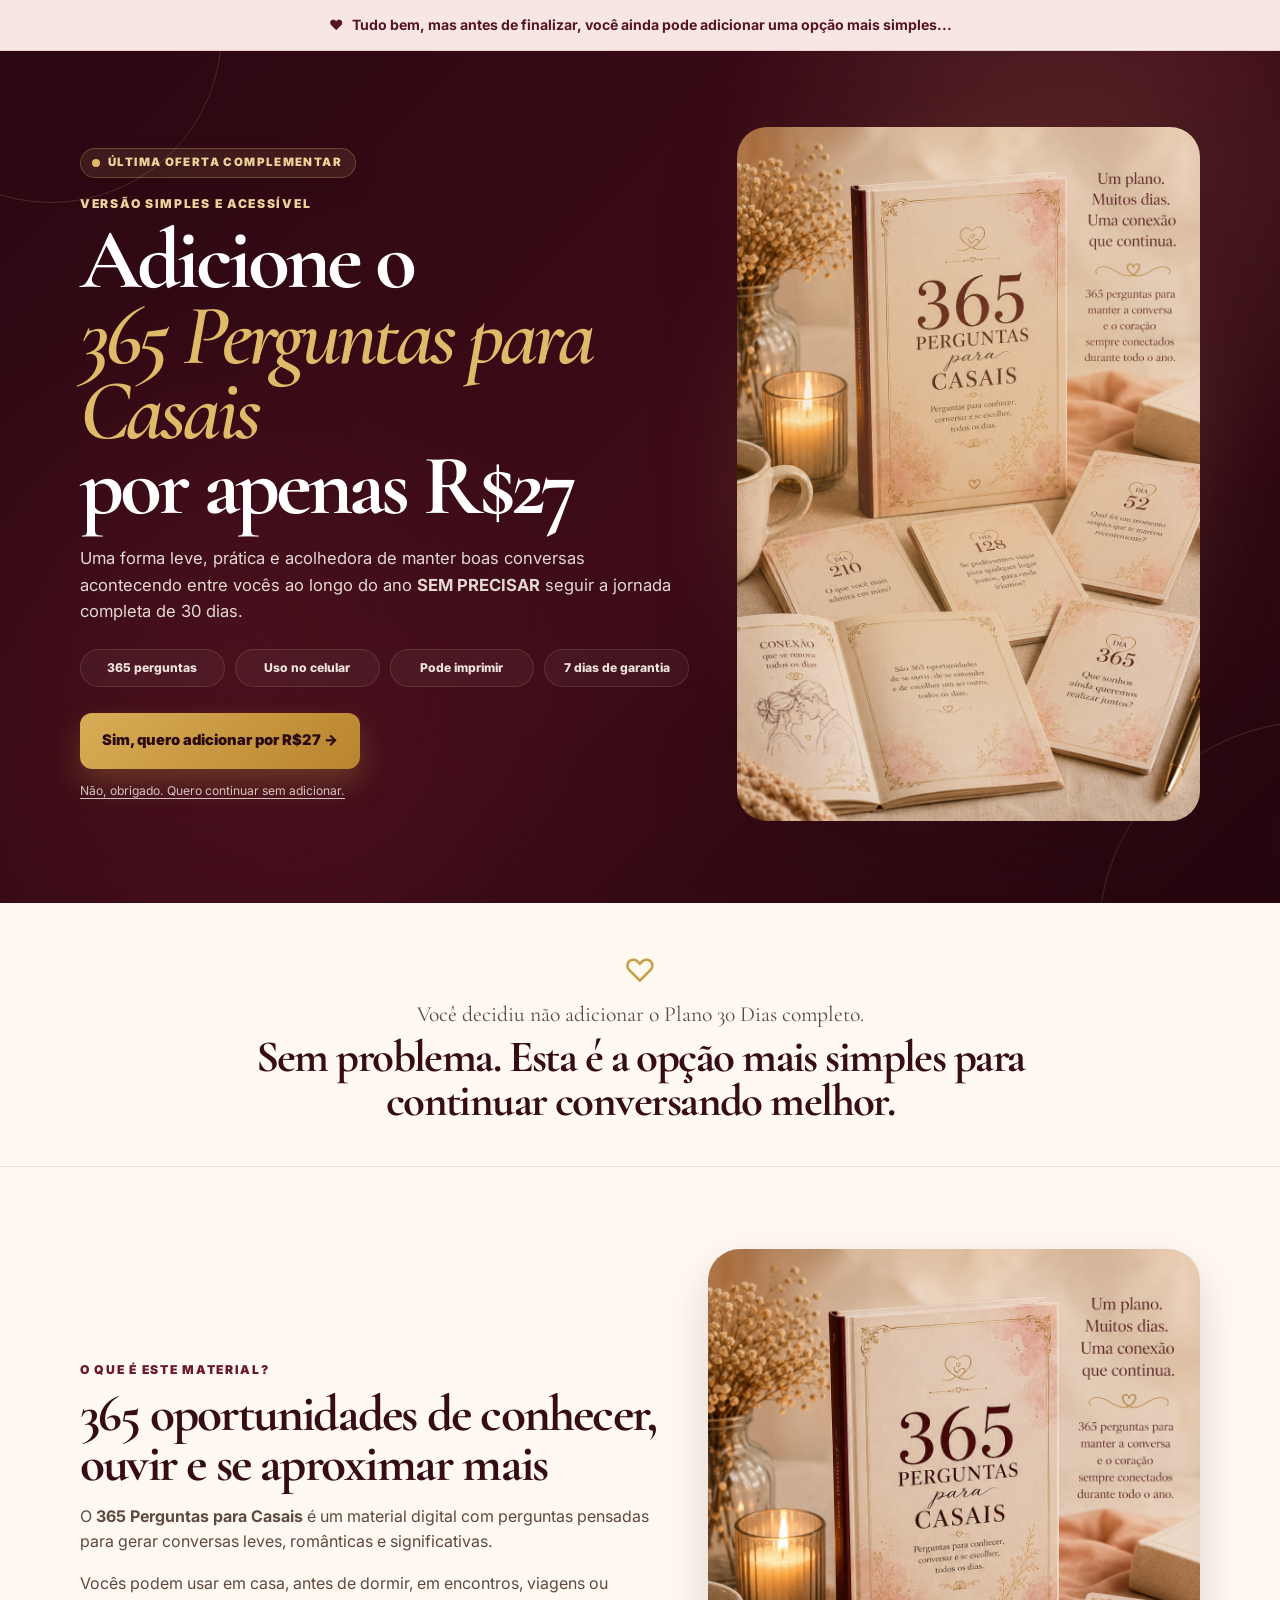
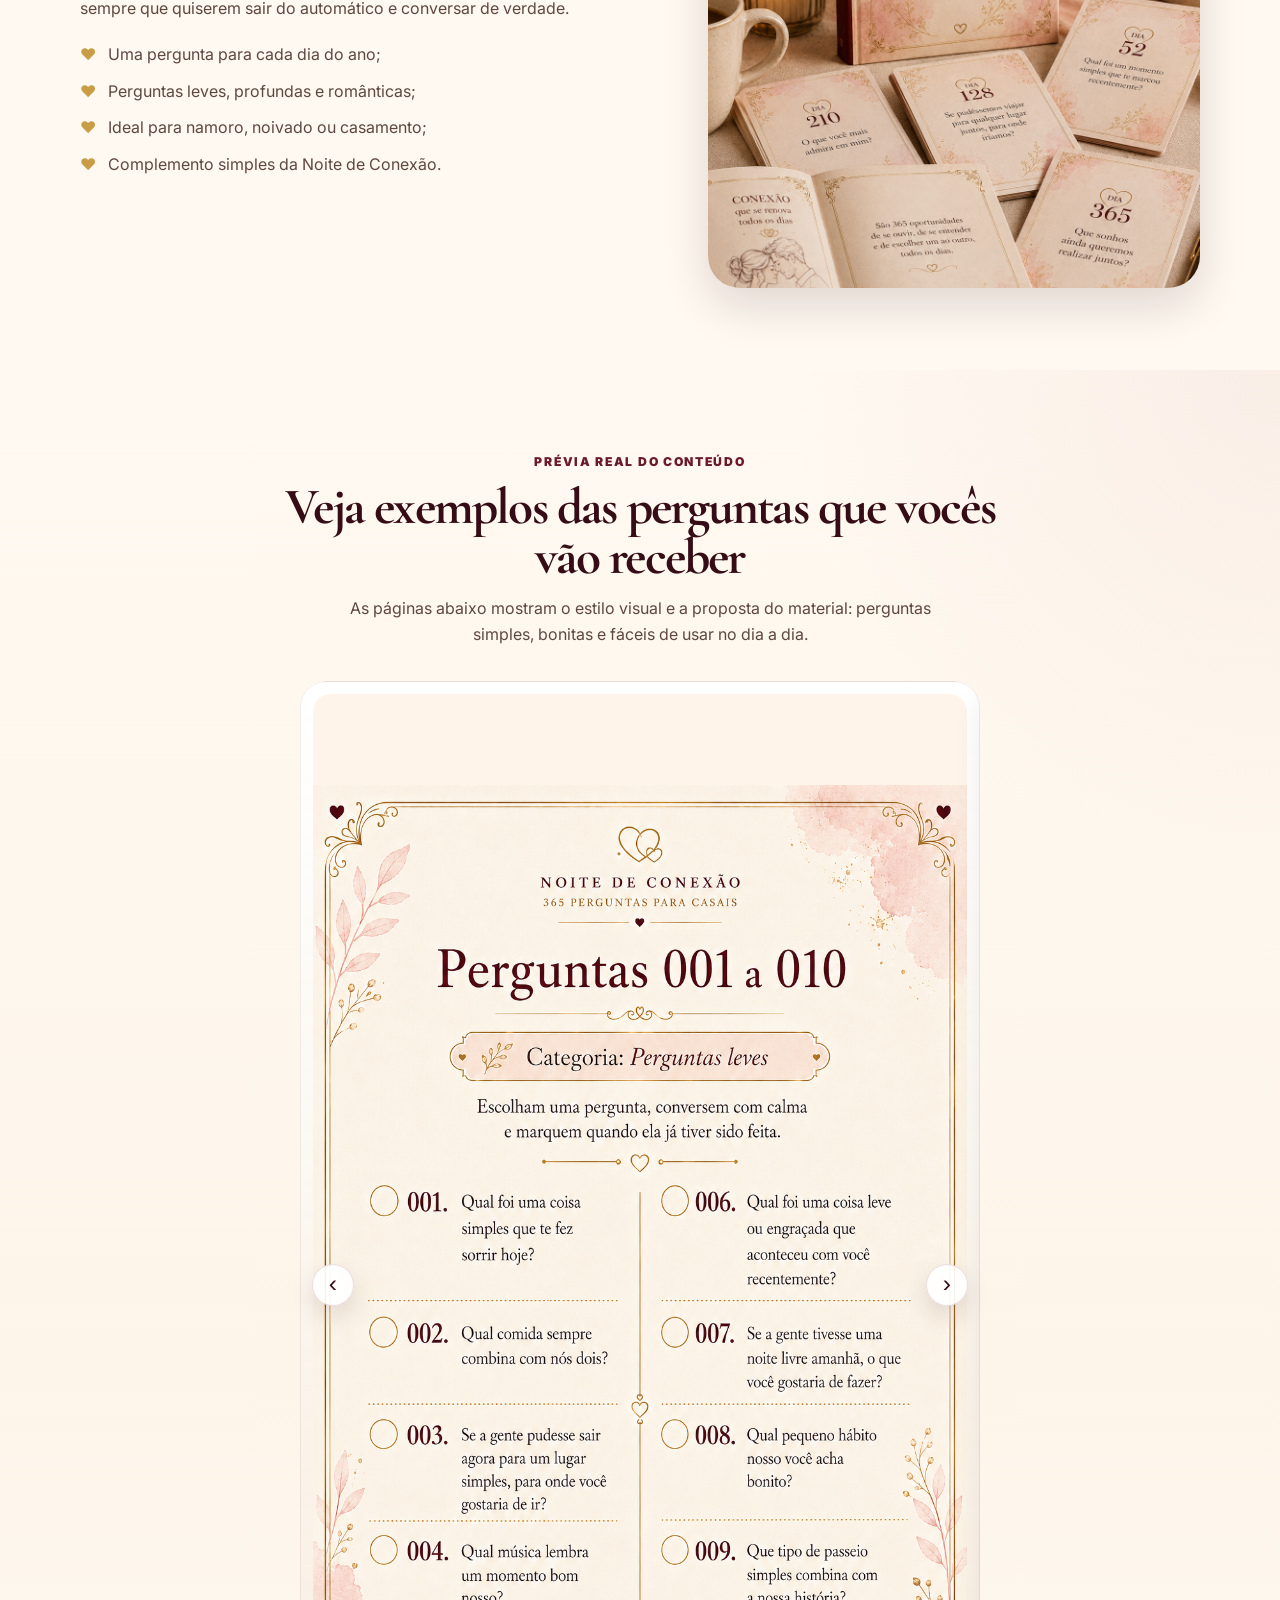
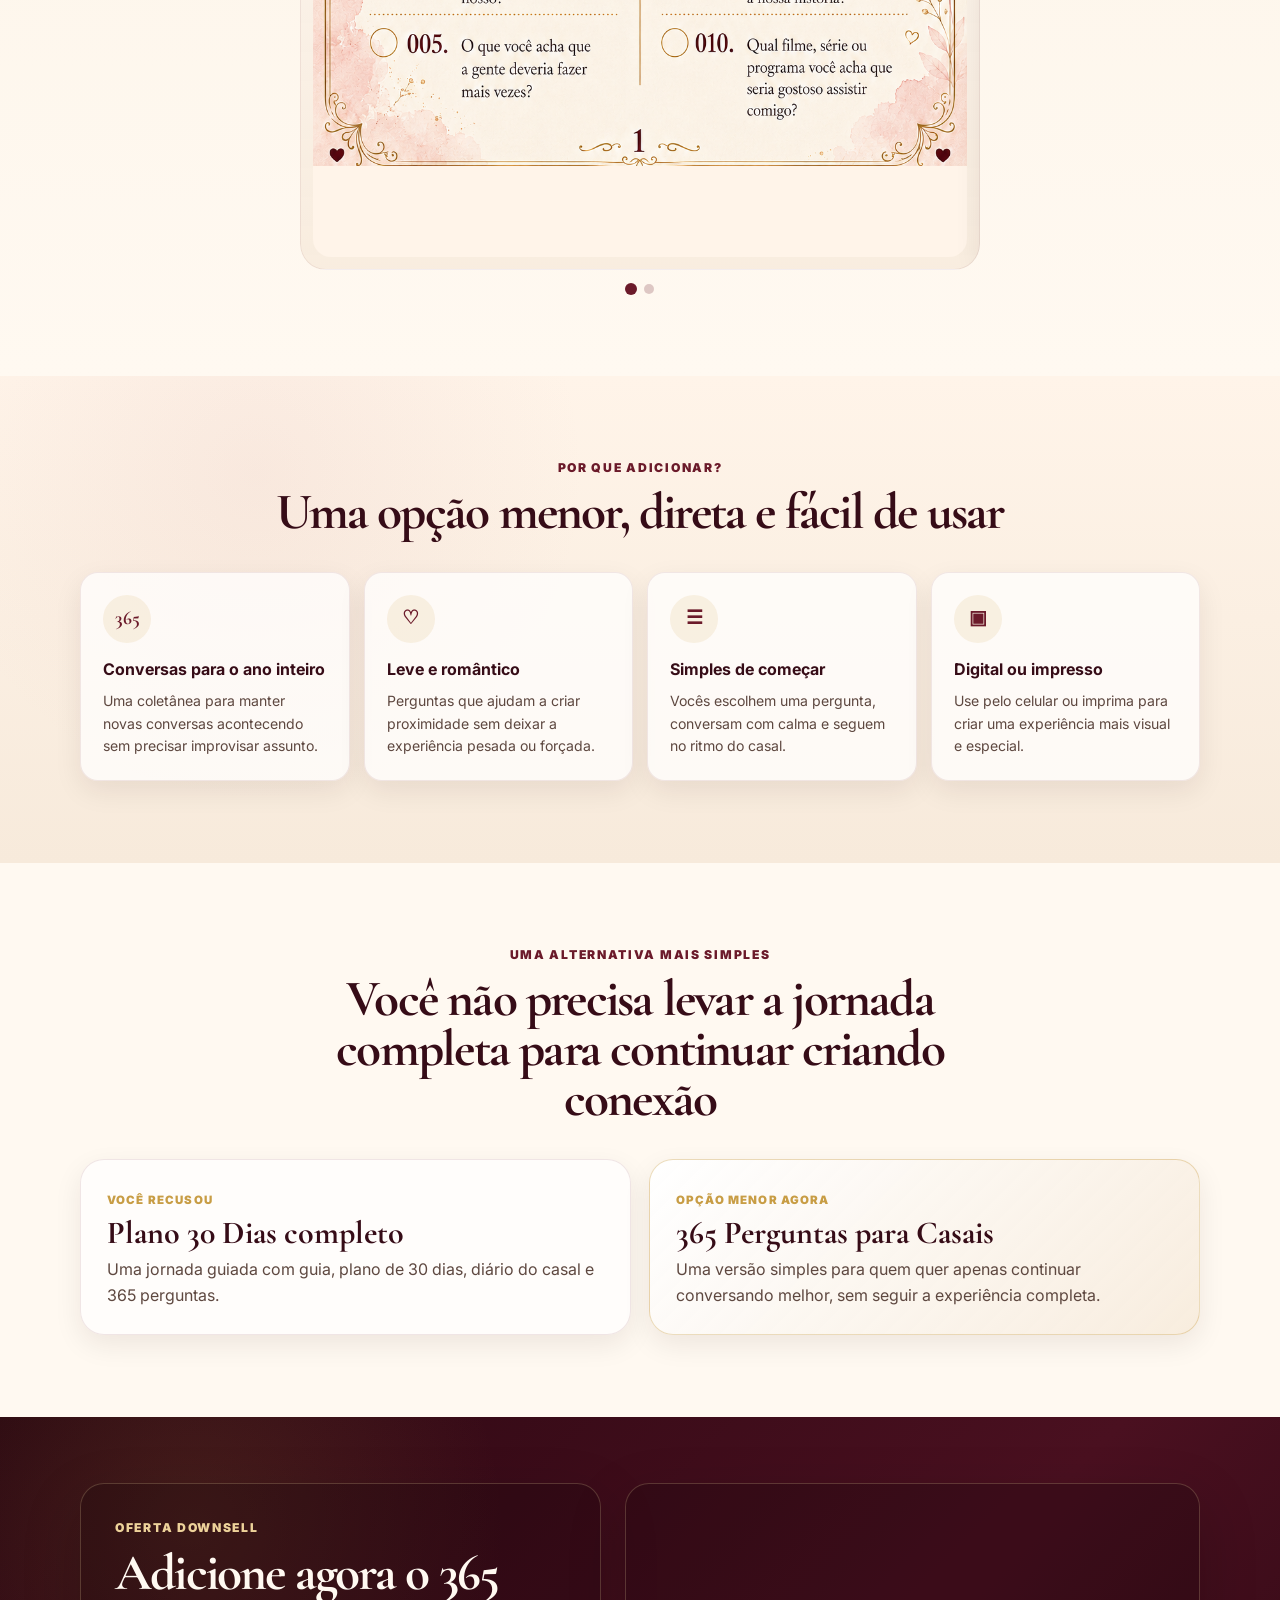
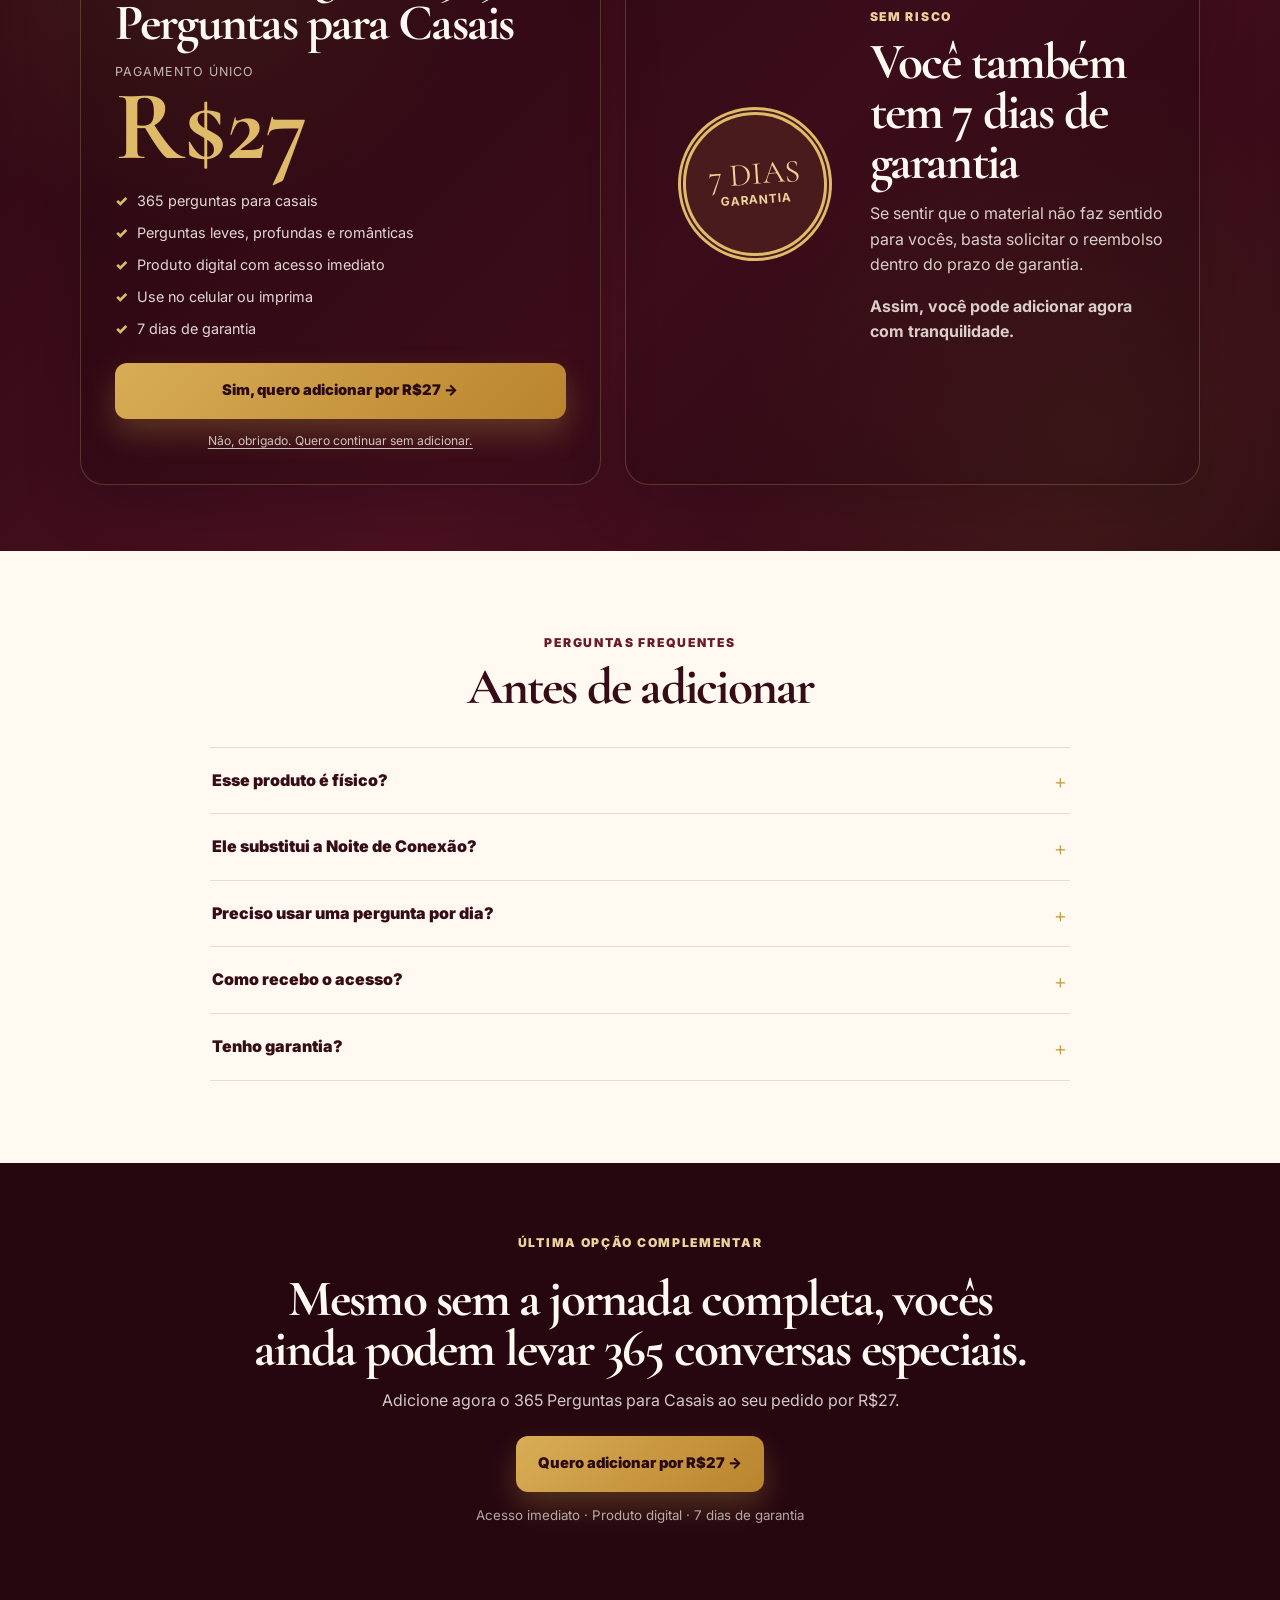
==== Downsell/index.html @ 282df719 "Add files via upload" ====
<!DOCTYPE html>
<html lang="pt-BR">
<head>
  <meta charset="UTF-8" />
  <meta name="viewport" content="width=device-width, initial-scale=1.0" />
  <title>365 Perguntas para Casais — Oferta Especial</title>
  <meta name="description" content="Adicione o 365 Perguntas para Casais ao seu pedido por R$27." />
  <meta name="theme-color" content="#3a0d18" />
  <link rel="preconnect" href="https://fonts.googleapis.com" />
  <link rel="preconnect" href="https://fonts.gstatic.com" crossorigin />
  <link href="https://fonts.googleapis.com/css2?family=Cormorant+Garamond:wght@600;700&family=Inter:wght@400;500;600;700;800;900&display=swap" rel="stylesheet" />
  <link rel="preload" as="image" href="assets/mockup-365-perguntas.png" />
  <link rel="stylesheet" href="styles.css" />
</head>
<body>
  <header class="top-note">
    <div class="container top-note-inner">
      <span>♥</span>
      <strong>Tudo bem, mas antes de finalizar, você ainda pode adicionar uma opção mais simples...</strong>
      <!--<small></small>-->
    </div>
  </header>

  <main>
    <section class="hero" id="top">
      <div class="container hero-grid">
        <div class="hero-copy reveal">
          <p class="exclusive-pill"><span></span> Última oferta complementar</p>
          <p class="eyebrow">Versão simples e acessível</p>
          <h1>Adicione o <em>365 Perguntas para Casais</em> por apenas R$27</h1>
          <p class="hero-subtitle">Uma forma leve, prática e acolhedora de manter boas conversas acontecendo entre vocês ao longo do ano <strong>SEM PRECISAR</strong> seguir a jornada completa de 30 dias.</p>

          <div class="hero-benefits">
            <span>365 perguntas</span>
            <span>Uso no celular</span>
            <span>Pode imprimir</span>
            <span>7 dias de garantia</span>
          </div>

          <div class="hero-actions">
            <a class="button button-gold" href="https://SEU-LINK-DE-DOWNSELL-AQUI.com">Sim, quero adicionar por R$27 →</a>
            <a class="decline-link" href="https://SEU-LINK-DE-CONTINUAR-AQUI.com">Não, obrigado. Quero continuar sem adicionar.</a>
          </div>
        </div>

        <div class="hero-visual reveal">
          <div class="hero-glow"></div>
          <img src="assets/mockup-365-perguntas.png" width="1024" height="1536" alt="Mockup do 365 Perguntas para Casais" />
        </div>
      </div>
    </section>

    <section class="bridge">
      <div class="container bridge-inner reveal">
        <span class="bridge-heart">♡</span>
        <p>Você decidiu não adicionar o Plano 30 Dias completo.</p>
        <h2>Sem problema. Esta é a opção mais simples para continuar conversando melhor.</h2>
      </div>
    </section>

    <section class="section product-section">
      <div class="container product-grid">
        <div class="product-copy reveal">
          <p class="eyebrow">O que é este material?</p>
          <h2>365 oportunidades de conhecer, ouvir e se aproximar mais</h2>
          <p>O <strong>365 Perguntas para Casais</strong> é um material digital com perguntas pensadas para gerar conversas leves, românticas e significativas.</p>
          <p>Vocês podem usar em casa, antes de dormir, em encontros, viagens ou sempre que quiserem sair do automático e conversar de verdade.</p>

          <ul class="check-list">
            <li>Uma pergunta para cada dia do ano;</li>
            <li>Perguntas leves, profundas e românticas;</li>
            <li>Ideal para namoro, noivado ou casamento;</li>
            <li>Complemento simples da Noite de Conexão.</li>
          </ul>
        </div>

        <div class="product-card reveal">
          <img src="assets/mockup-365-perguntas.png" loading="lazy" decoding="async" width="1024" height="1536" alt="365 Perguntas para Casais em formato premium" />
        </div>
      </div>
    </section>

    <section class="section preview-section">
      <div class="container">
        <div class="section-heading center reveal">
          <p class="eyebrow">Prévia real do conteúdo</p>
          <h2>Veja exemplos das perguntas que vocês vão receber</h2>
          <p>As páginas abaixo mostram o estilo visual e a proposta do material: perguntas simples, bonitas e fáceis de usar no dia a dia.</p>
        </div>

        <div class="preview-carousel reveal" data-preview-carousel>
          <button type="button" class="preview-arrow preview-arrow-prev" data-preview-prev aria-label="Ver prévia anterior">‹</button>
          <div class="preview-track" data-preview-track>
            <figure class="preview-shot preview-slide">
              <img src="assets/preview-365-01.png" loading="lazy" decoding="async" width="1024" height="1536" alt="Prévia das Perguntas 001 a 010" />
            </figure>
            <figure class="preview-shot preview-slide">
              <img src="assets/preview-365-02.png" loading="lazy" decoding="async" width="1024" height="1536" alt="Prévia das Perguntas 011 a 020" />
            </figure>
          </div>
          <button type="button" class="preview-arrow preview-arrow-next" data-preview-next aria-label="Ver próxima prévia">›</button>
          <div class="preview-dots">
            <button type="button" class="preview-dot is-active" data-preview-dot="0" aria-label="Ver primeira prévia"></button>
            <button type="button" class="preview-dot" data-preview-dot="1" aria-label="Ver segunda prévia"></button>
          </div>
        </div>
      </div>
    </section>

    <section class="section benefits-section">
      <div class="container">
        <div class="section-heading center reveal">
          <p class="eyebrow">Por que adicionar?</p>
          <h2>Uma opção menor, direta e fácil de usar</h2>
        </div>

        <div class="benefits-grid">
          <article class="benefit-card reveal"><span class="benefit-icon">365</span><h3>Conversas para o ano inteiro</h3><p>Uma coletânea para manter novas conversas acontecendo sem precisar improvisar assunto.</p></article>
          <article class="benefit-card reveal"><span class="benefit-icon">♡</span><h3>Leve e romântico</h3><p>Perguntas que ajudam a criar proximidade sem deixar a experiência pesada ou forçada.</p></article>
          <article class="benefit-card reveal"><span class="benefit-icon">☰</span><h3>Simples de começar</h3><p>Vocês escolhem uma pergunta, conversam com calma e seguem no ritmo do casal.</p></article>
          <article class="benefit-card reveal"><span class="benefit-icon">▣</span><h3>Digital ou impresso</h3><p>Use pelo celular ou imprima para criar uma experiência mais visual e especial.</p></article>
        </div>
      </div>
    </section>

    <section class="section comparison-section">
      <div class="container">
        <div class="section-heading center reveal">
          <p class="eyebrow">Uma alternativa mais simples</p>
          <h2>Você não precisa levar a jornada completa para continuar criando conexão</h2>
        </div>

        <div class="comparison-grid reveal">
          <article class="comparison-card muted">
            <span>Você recusou</span>
            <h3>Plano 30 Dias completo</h3>
            <p>Uma jornada guiada com guia, plano de 30 dias, diário do casal e 365 perguntas.</p>
          </article>
          <article class="comparison-card highlight">
            <span>Opção menor agora</span>
            <h3>365 Perguntas para Casais</h3>
            <p>Uma versão simples para quem quer apenas continuar conversando melhor, sem seguir a experiência completa.</p>
          </article>
        </div>
      </div>
    </section>

    <section class="offer-section" id="oferta">
      <div class="container offer-grid">
        <article class="offer-card reveal">
          <p class="eyebrow light">Oferta downsell</p>
          <h2>Adicione agora o 365 Perguntas para Casais</h2>
          <div class="price-wrap"><span>Pagamento único</span><strong>R$27</strong></div>
          <ul class="offer-points">
            <li>365 perguntas para casais</li>
            <li>Perguntas leves, profundas e românticas</li>
            <li>Produto digital com acesso imediato</li>
            <li>Use no celular ou imprima</li>
            <li>7 dias de garantia</li>
          </ul>
          <a class="button button-gold full" href="https://SEU-LINK-DE-DOWNSELL-AQUI.com">Sim, quero adicionar por R$27 →</a>
          <a class="decline-link light-link" href="https://SEU-LINK-DE-CONTINUAR-AQUI.com">Não, obrigado. Quero continuar sem adicionar.</a>
        </article>

        <article class="guarantee-card reveal">
          <div class="guarantee-seal"><span>7 DIAS</span><strong>GARANTIA</strong></div>
          <div>
            <p class="eyebrow light">Sem risco</p>
            <h2>Você também tem 7 dias de garantia</h2>
            <p>Se sentir que o material não faz sentido para vocês, basta solicitar o reembolso dentro do prazo de garantia.</p>
            <p><strong>Assim, você pode adicionar agora com tranquilidade.</strong></p>
          </div>
        </article>
      </div>
    </section>

    <section class="section faq-section">
      <div class="container narrow">
        <div class="section-heading center reveal">
          <p class="eyebrow">Perguntas frequentes</p>
          <h2>Antes de adicionar</h2>
        </div>

        <div class="faq-list reveal">
          <details><summary>Esse produto é físico?</summary><p>Não. Este é um produto digital. Você poderá usar pelo celular ou imprimir, se quiser.</p></details>
          <details><summary>Ele substitui a Noite de Conexão?</summary><p>Não. Ele funciona como complemento simples para continuar criando conversas depois da experiência principal.</p></details>
          <details><summary>Preciso usar uma pergunta por dia?</summary><p>Não. Essa é apenas uma sugestão. Vocês podem usar no ritmo que fizer mais sentido para o casal.</p></details>
          <details><summary>Como recebo o acesso?</summary><p>Após a confirmação do pagamento, o acesso será liberado conforme o fluxo definido no seu checkout.</p></details>
          <details><summary>Tenho garantia?</summary><p>Sim. Você tem 7 dias de garantia.</p></details>
        </div>
      </div>
    </section>

    <section class="final-cta">
      <div class="container final-cta-inner reveal">
        <p class="eyebrow light">Última opção complementar</p>
        <h2>Mesmo sem a jornada completa, vocês ainda podem levar 365 conversas especiais.</h2>
        <p>Adicione agora o 365 Perguntas para Casais ao seu pedido por R$27.</p>
        <a class="button button-gold" href="https://SEU-LINK-DE-DOWNSELL-AQUI.com">Quero adicionar por R$27 →</a>
        <small>Acesso imediato · Produto digital · 7 dias de garantia</small>
      </div>
    </section>
  </main>

  <div class="mobile-sticky" id="mobileSticky">
    <div><small>Adicionar ao pedido</small><strong>R$27</strong></div>
    <a href="https://SEU-LINK-DE-DOWNSELL-AQUI.com">Adicionar →</a>
  </div>

  <script>
    const revealElements = document.querySelectorAll('.reveal');
    if ('IntersectionObserver' in window) {
      const revealObserver = new IntersectionObserver((entries, observer) => {
        entries.forEach((entry) => {
          if (entry.isIntersecting) {
            entry.target.classList.add('is-visible');
            observer.unobserve(entry.target);
          }
        });
      }, { threshold: 0.12 });
      revealElements.forEach((element) => revealObserver.observe(element));
    } else {
      revealElements.forEach((element) => element.classList.add('is-visible'));
    }

    const sticky = document.getElementById('mobileSticky');
    const offer = document.getElementById('oferta');
    if (sticky && offer && 'IntersectionObserver' in window) {
      const offerObserver = new IntersectionObserver(([entry]) => {
        sticky.classList.toggle('is-hidden', entry.isIntersecting);
      }, { threshold: 0.12 });
      offerObserver.observe(offer);
    }

    const previewCarousel = document.querySelector('[data-preview-carousel]');
    if (previewCarousel) {
      const track = previewCarousel.querySelector('[data-preview-track]');
      const slides = Array.from(previewCarousel.querySelectorAll('.preview-slide'));
      const dots = Array.from(previewCarousel.querySelectorAll('.preview-dot'));
      const prevButton = previewCarousel.querySelector('[data-preview-prev]');
      const nextButton = previewCarousel.querySelector('[data-preview-next]');
      let currentIndex = 0;
      let autoPlayId;
      let scrollTicking = false;
      const prefersReducedMotion = window.matchMedia('(prefers-reduced-motion: reduce)').matches;

      const goToSlide = (index, smooth = true) => {
        const targetIndex = (index + slides.length) % slides.length;
        const targetSlide = slides[targetIndex];
        if (!targetSlide) return;
        currentIndex = targetIndex;
        track.scrollTo({ left: targetSlide.offsetLeft, behavior: smooth && !prefersReducedMotion ? 'smooth' : 'auto' });
        dots.forEach((dot, dotIndex) => dot.classList.toggle('is-active', dotIndex === targetIndex));
      };

      const startAutoPlay = () => {
        if (prefersReducedMotion || slides.length <= 1) return;
        stopAutoPlay();
        autoPlayId = window.setInterval(() => goToSlide(currentIndex + 1), 4200);
      };
      const stopAutoPlay = () => {
        if (autoPlayId) {
          window.clearInterval(autoPlayId);
          autoPlayId = null;
        }
      };

      prevButton?.addEventListener('click', () => { stopAutoPlay(); goToSlide(currentIndex - 1); startAutoPlay(); });
      nextButton?.addEventListener('click', () => { stopAutoPlay(); goToSlide(currentIndex + 1); startAutoPlay(); });
      dots.forEach((dot, index) => dot.addEventListener('click', () => { stopAutoPlay(); goToSlide(index); startAutoPlay(); }));

      track.addEventListener('scroll', () => {
        if (scrollTicking) return;
        scrollTicking = true;
        window.requestAnimationFrame(() => {
          const center = track.scrollLeft + track.clientWidth / 2;
          let closestIndex = 0;
          let closestDistance = Infinity;
          slides.forEach((slide, index) => {
            const distance = Math.abs(center - (slide.offsetLeft + slide.clientWidth / 2));
            if (distance < closestDistance) {
              closestDistance = distance;
              closestIndex = index;
            }
          });
          currentIndex = closestIndex;
          dots.forEach((dot, dotIndex) => dot.classList.toggle('is-active', dotIndex === closestIndex));
          scrollTicking = false;
        });
      }, { passive: true });

      ['pointerdown', 'mouseenter', 'focusin', 'touchstart'].forEach((eventName) => previewCarousel.addEventListener(eventName, stopAutoPlay, { passive: true }));
      ['pointerup', 'mouseleave', 'focusout', 'touchend'].forEach((eventName) => previewCarousel.addEventListener(eventName, startAutoPlay, { passive: true }));
      startAutoPlay();
    }
  </script>
</body>
</html>
---- Downsell/styles.css ----
:root {
  --wine-950: #260710;
  --wine-900: #360c17;
  --wine-800: #551526;
  --wine-700: #6b1a2a;
  --cream-100: #fff9f1;
  --cream-150: #fff4e9;
  --cream-200: #f7eadb;
  --gold-500: #c89d45;
  --gold-400: #dfbb69;
  --gold-300: #edd29a;
  --brown-900: #241a17;
  --brown-700: #5e4840;
  --white: #fff;
  --shadow-xl: 0 30px 80px rgba(38, 7, 16, 0.22);
  --shadow-lg: 0 18px 48px rgba(38, 7, 16, 0.14);
  --shadow-sm: 0 10px 28px rgba(38, 7, 16, 0.08);
  --radius-xl: 32px;
  --radius-lg: 24px;
  --radius-md: 18px;
  --container: 1120px;
  --font-title: "Cormorant Garamond", Georgia, serif;
  --font-body: "Inter", Arial, sans-serif;
}
*{box-sizing:border-box}html{scroll-behavior:smooth}body{margin:0;color:var(--brown-900);background:var(--cream-100);font-family:var(--font-body);line-height:1.6}img{display:block;max-width:100%;height:auto}a{color:inherit;text-decoration:none}h1,h2,h3,p{margin-top:0}ul{margin:0;padding:0}li{list-style:none}.container{width:min(calc(100% - 32px),var(--container));margin-inline:auto}.narrow{max-width:860px}.center{text-align:center}.section{padding:82px 0}.eyebrow{margin-bottom:10px;color:var(--wine-700);font-size:.76rem;font-weight:900;letter-spacing:.14em;text-transform:uppercase}.eyebrow.light{color:var(--gold-300)}.section-heading{max-width:760px;margin:0 auto 34px}.section-heading h2,.bridge h2,.product-copy h2,.offer-card h2,.guarantee-card h2,.final-cta h2{margin-bottom:14px;color:var(--wine-900);font-family:var(--font-title);font-size:clamp(2rem,4vw,3.35rem);line-height:.98;letter-spacing:-.035em}.section-heading>p:last-child{max-width:640px;margin:0 auto;color:var(--brown-700)}
.top-note{position:relative;z-index:10;border-bottom:1px solid rgba(107,26,42,.12);background:#f8e6e2;color:var(--wine-800)}.top-note-inner{min-height:50px;display:flex;align-items:center;justify-content:center;gap:9px;text-align:center;font-size:.88rem}.top-note-inner small{opacity:.78}
.hero{position:relative;overflow:hidden;padding:76px 0 82px;background:radial-gradient(circle at 82% 18%,rgba(220,164,114,.18),transparent 27%),radial-gradient(circle at 18% 72%,rgba(154,42,59,.17),transparent 30%),linear-gradient(135deg,#2a0711 0%,#3e0c18 55%,#24060e 100%);color:var(--white)}.hero::before,.hero::after{content:"";position:absolute;border-radius:999px;pointer-events:none;border:1px solid rgba(237,210,154,.16)}.hero::before{width:340px;height:340px;top:-190px;left:-120px}.hero::after{width:430px;height:430px;right:-250px;bottom:-250px}.hero-grid{display:grid;grid-template-columns:minmax(0,1fr) minmax(340px,.76fr);gap:48px;align-items:center}.hero-copy{position:relative;z-index:2}.exclusive-pill{width:fit-content;margin:0 0 16px;padding:8px 13px 8px 11px;display:inline-flex;align-items:center;gap:8px;border:1px solid rgba(223,187,105,.28);border-radius:999px;background:rgba(223,187,105,.1);color:var(--gold-300);box-shadow:0 10px 26px rgba(0,0,0,.08);font-size:.72rem;font-weight:900;letter-spacing:.12em;line-height:1;text-transform:uppercase}.exclusive-pill span{width:8px;height:8px;border-radius:999px;background:var(--gold-400);box-shadow:0 0 0 0 rgba(223,187,105,.72);animation:exclusivePulse 1.45s infinite}.hero-copy .eyebrow{color:var(--gold-300)}.hero h1{max-width:760px;margin-bottom:20px;font-family:var(--font-title);font-size:clamp(3.3rem,6.7vw,6.5rem);line-height:.88;letter-spacing:-.045em}.hero h1 em{display:block;color:var(--gold-400);font-weight:600}.hero-subtitle{max-width:670px;margin-bottom:24px;color:rgba(255,249,241,.86);font-size:1.04rem}.hero-benefits{display:grid;grid-template-columns:repeat(4,minmax(0,1fr));gap:10px;margin-bottom:26px}.hero-benefits span{min-height:38px;padding:8px 10px;display:grid;place-items:center;border:1px solid rgba(237,210,154,.14);border-radius:999px;background:rgba(255,255,255,.045);color:rgba(255,249,241,.9);font-size:.76rem;font-weight:800;text-align:center}.hero-actions{display:grid;justify-items:start;gap:12px}.button{min-height:56px;padding:14px 22px;display:inline-flex;align-items:center;justify-content:center;border-radius:12px;font-size:.92rem;font-weight:900;text-align:center;transition:transform 180ms ease,box-shadow 180ms ease}.button:hover{transform:translateY(-2px)}.button-gold{background:linear-gradient(135deg,#d8ad56,#b9842d);color:#2b0a12;box-shadow:0 14px 30px rgba(200,157,69,.28)}.button-gold:hover{box-shadow:0 18px 38px rgba(200,157,69,.38)}.button.full{width:100%}.decline-link{color:rgba(255,249,241,.76);font-size:.76rem;text-decoration:underline;text-underline-offset:3px}.hero-visual{position:relative;z-index:1}.hero-visual img{width:100%;border-radius:30px;box-shadow:var(--shadow-xl)}.hero-glow{position:absolute;inset:12% 8%;border-radius:50%;background:rgba(224,177,104,.28);filter:blur(60px)}
.bridge{padding:42px 0;border-bottom:1px solid rgba(107,26,42,.1);background:var(--cream-100)}.bridge-inner{max-width:850px;text-align:center}.bridge-heart{display:block;color:var(--gold-500);font-size:2rem}.bridge p{margin-bottom:5px;font-family:var(--font-title);color:var(--brown-700);font-size:1.35rem}.bridge h2{margin:0;font-size:clamp(1.8rem,4vw,2.8rem)}
.product-grid{display:grid;grid-template-columns:minmax(0,.95fr) minmax(340px,.8fr);gap:44px;align-items:center}.product-copy>p:not(.eyebrow){color:var(--brown-700)}.product-card{overflow:hidden;border-radius:var(--radius-xl);box-shadow:var(--shadow-lg)}.product-card img{width:100%;aspect-ratio:4/5.2;object-fit:cover;object-position:center top}.check-list{display:grid;gap:11px;margin-top:20px}.check-list li{position:relative;padding-left:28px;color:var(--brown-700)}.check-list li::before{content:"♥";position:absolute;left:0;color:var(--gold-500)}
.preview-section{background:radial-gradient(circle at top right,rgba(214,162,160,.12),transparent 24%),linear-gradient(180deg,var(--cream-100),#fdf5ea 62%,var(--cream-100))}.preview-carousel{position:relative;max-width:680px;margin:0 auto;display:grid;gap:14px}.preview-track{display:flex;overflow-x:auto;scroll-snap-type:x mandatory;scrollbar-width:none;-ms-overflow-style:none;border-radius:26px;scroll-behavior:smooth}.preview-track::-webkit-scrollbar{display:none}.preview-slide{min-width:100%;margin:0;padding:12px;border:1px solid rgba(107,26,42,.08);border-radius:26px;background:linear-gradient(180deg,rgba(255,255,255,.98),rgba(247,234,219,.82));box-shadow:var(--shadow-sm);scroll-snap-align:start;scroll-snap-stop:always}.preview-shot img{width:100%;aspect-ratio:9/16;border-radius:18px;object-fit:contain;background:var(--cream-150)}.preview-arrow{position:absolute;top:calc(50% - 24px);z-index:2;width:42px;height:42px;border:1px solid rgba(107,26,42,.14);border-radius:999px;background:rgba(255,255,255,.92);color:var(--wine-900);font-size:1.55rem;line-height:1;display:inline-flex;align-items:center;justify-content:center;box-shadow:0 10px 24px rgba(38,7,16,.12);cursor:pointer}.preview-arrow-prev{left:12px}.preview-arrow-next{right:12px}.preview-dots{display:flex;justify-content:center;gap:8px}.preview-dot{width:10px;height:10px;padding:0;border:0;border-radius:999px;background:rgba(107,26,42,.22);cursor:pointer}.preview-dot.is-active{background:var(--wine-700);transform:scale(1.2)}
.benefits-section{background:radial-gradient(circle at 20% 20%,rgba(214,162,160,.12),transparent 30%),linear-gradient(180deg,var(--cream-150),var(--cream-200))}.benefits-grid{display:grid;grid-template-columns:repeat(4,minmax(0,1fr));gap:14px}.benefit-card{padding:22px;border:1px solid rgba(107,26,42,.09);border-radius:var(--radius-md);background:rgba(255,255,255,.72);box-shadow:var(--shadow-sm)}.benefit-icon{width:48px;height:48px;margin-bottom:14px;display:grid;place-items:center;border-radius:50%;background:rgba(200,157,69,.12);color:var(--wine-700);font-family:var(--font-title);font-size:1.2rem;font-weight:800}.benefit-card h3{margin-bottom:8px;color:var(--wine-900);font-size:1rem}.benefit-card p{margin:0;color:var(--brown-700);font-size:.88rem}
.comparison-section{background:var(--cream-100)}.comparison-grid{display:grid;grid-template-columns:repeat(2,minmax(0,1fr));gap:18px}.comparison-card{padding:26px;border-radius:var(--radius-lg);border:1px solid rgba(107,26,42,.1);box-shadow:var(--shadow-sm)}.comparison-card span{display:inline-block;margin-bottom:8px;color:var(--gold-500);font-size:.72rem;font-weight:900;letter-spacing:.1em;text-transform:uppercase}.comparison-card h3{margin-bottom:8px;color:var(--wine-900);font-family:var(--font-title);font-size:2rem;line-height:1}.comparison-card p{margin:0;color:var(--brown-700)}.comparison-card.muted{background:rgba(255,255,255,.68)}.comparison-card.highlight{background:linear-gradient(135deg,rgba(255,255,255,.98),rgba(247,234,219,.86));border-color:rgba(200,157,69,.35)}
.offer-section{padding:66px 0;background:radial-gradient(circle at 15% 15%,rgba(199,157,69,.14),transparent 25%),radial-gradient(circle at 85% 85%,rgba(199,157,69,.12),transparent 30%),linear-gradient(135deg,#2a0711,#4a1020 56%,#2a0711);color:var(--cream-100)}.offer-grid{display:grid;grid-template-columns:minmax(0,.95fr) minmax(0,1.05fr);gap:24px}.offer-card,.guarantee-card{padding:34px;border:1px solid rgba(237,210,154,.22);border-radius:var(--radius-lg);background:rgba(20,4,9,.26);box-shadow:0 20px 58px rgba(0,0,0,.18)}.offer-card h2,.guarantee-card h2{color:var(--cream-100)}.price-wrap{margin-bottom:18px}.price-wrap span{display:block;color:rgba(255,249,241,.72);font-size:.78rem;text-transform:uppercase;letter-spacing:.08em}.price-wrap strong{display:block;color:var(--gold-400);font-family:var(--font-title);font-size:clamp(4rem,12vw,6.2rem);line-height:.9}.offer-points{display:grid;gap:9px;margin-bottom:22px}.offer-points li{position:relative;padding-left:22px;color:rgba(255,249,241,.86);font-size:.9rem}.offer-points li::before{content:"✓";position:absolute;left:0;color:var(--gold-400);font-weight:900}.light-link{display:block;margin-top:12px;text-align:center}.guarantee-card{display:grid;grid-template-columns:190px 1fr;gap:20px;align-items:center}.guarantee-card p{color:rgba(255,249,241,.82)}.guarantee-seal{width:154px;aspect-ratio:1;margin-inline:auto;display:grid;place-items:center;align-content:center;border:8px double var(--gold-400);border-radius:50%;background:rgba(200,157,69,.1);color:var(--gold-300);text-align:center;transform:rotate(-4deg)}.guarantee-seal span{font-family:var(--font-title);font-size:2rem;line-height:1}.guarantee-seal strong{font-size:.75rem;letter-spacing:.08em}
.faq-section{background:var(--cream-100)}.faq-list{border-top:1px solid rgba(107,26,42,.14)}.faq-list details{border-bottom:1px solid rgba(107,26,42,.14)}.faq-list summary{position:relative;padding:20px 38px 20px 2px;color:var(--wine-900);font-weight:900;cursor:pointer;list-style:none}.faq-list summary::-webkit-details-marker{display:none}.faq-list summary::after{content:"+";position:absolute;right:4px;top:50%;color:var(--gold-500);font-family:var(--font-title);font-size:1.7rem;transform:translateY(-50%)}.faq-list details[open] summary::after{content:"−"}.faq-list details p{padding:0 30px 20px 2px;color:var(--brown-700)}
.final-cta{padding:70px 0 92px;background:var(--wine-950);color:var(--cream-100);text-align:center}.final-cta-inner{max-width:780px}.final-cta h2{color:var(--cream-100)}.final-cta p{max-width:650px;margin:0 auto 22px;color:rgba(255,249,241,.8)}.final-cta small{display:block;margin-top:13px;color:rgba(255,249,241,.66)}
.mobile-sticky{position:fixed;right:10px;bottom:10px;left:10px;z-index:50;min-height:62px;padding:8px 8px 8px 14px;display:none;align-items:center;justify-content:space-between;gap:12px;border:1px solid rgba(237,210,154,.28);border-radius:16px;background:rgba(42,7,17,.96);box-shadow:0 18px 50px rgba(38,7,16,.35);color:var(--white);backdrop-filter:blur(14px);transition:opacity 180ms ease,transform 180ms ease}.mobile-sticky.is-hidden{opacity:0;pointer-events:none;transform:translateY(120%)}.mobile-sticky div{display:grid}.mobile-sticky small{color:rgba(255,249,241,.65);font-size:.68rem}.mobile-sticky strong{color:var(--gold-400);font-family:var(--font-title);font-size:1.55rem;line-height:1}.mobile-sticky a{min-height:44px;padding:10px 13px;display:grid;place-items:center;border-radius:10px;background:var(--gold-500);color:var(--wine-950);font-size:.76rem;font-weight:900}
.reveal{opacity:0;transform:translateY(16px);transition:opacity 520ms ease,transform 520ms ease}.reveal.is-visible{opacity:1;transform:translateY(0)}
@keyframes exclusivePulse{0%{box-shadow:0 0 0 0 rgba(223,187,105,.7)}70%{box-shadow:0 0 0 7px rgba(223,187,105,0)}100%{box-shadow:0 0 0 0 rgba(223,187,105,0)}}
@media(max-width:980px){.hero-grid,.product-grid,.offer-grid,.guarantee-card{grid-template-columns:1fr}.benefits-grid{grid-template-columns:repeat(2,minmax(0,1fr))}.hero-visual,.product-card{max-width:460px;margin-inline:auto}}
@media(max-width:819px){body{padding-bottom:82px}.top-note-inner{min-height:auto;padding:12px 8px;flex-wrap:wrap;gap:4px;line-height:1.35}.top-note-inner span,.top-note-inner strong,.top-note-inner small{width:100%}.top-note-inner strong{font-size:.88rem}.top-note-inner small{font-size:.76rem}.hero{padding:34px 0 42px}.hero-grid{gap:22px}.hero-copy{text-align:center}.exclusive-pill{margin-inline:auto;margin-bottom:14px;font-size:.62rem}.hero h1{font-size:clamp(2.75rem,13vw,4.1rem)}.hero-subtitle{font-size:.94rem}.hero-benefits{grid-template-columns:repeat(2,minmax(0,1fr));gap:8px}.hero-benefits span{min-height:34px;padding:6px 7px;font-size:.68rem}.hero-actions{justify-items:stretch}.button{width:100%;min-height:52px;padding:12px 15px;font-size:.8rem}.decline-link{text-align:center}.hero-visual img{border-radius:24px}.section{padding:58px 0}.bridge{padding:32px 0}.bridge p{font-size:1.05rem}.bridge h2{font-size:clamp(1.55rem,8vw,2.2rem)}.product-grid{gap:26px}.product-copy{text-align:center}.check-list{text-align:left}.preview-carousel{max-width:100%}.preview-arrow{width:38px;height:38px;top:calc(50% - 19px);font-size:1.35rem}.preview-arrow-prev{left:8px}.preview-arrow-next{right:8px}.benefits-grid,.comparison-grid{grid-template-columns:1fr}.benefit-card{display:grid;grid-template-columns:48px 1fr;gap:10px 12px;align-items:start}.benefit-icon{margin:0}.benefit-card h3{margin:0 0 4px}.benefit-card p{grid-column:2}.offer-section{padding:54px 0}.offer-card,.guarantee-card{padding:24px 18px;border-radius:22px}.guarantee-card{text-align:center}.final-cta{padding:56px 0 88px}.mobile-sticky{display:flex}}
@media(max-width:420px){.container{width:min(calc(100% - 24px),var(--container))}.hero h1{font-size:clamp(2.45rem,12.6vw,3.55rem)}.hero-visual{max-width:330px}.preview-slide{padding:10px}.preview-shot img{aspect-ratio:auto;max-height:520px}}
@media(prefers-reduced-motion:reduce){html{scroll-behavior:auto}.reveal{opacity:1;transform:none;transition:none}.button{transition:none}.exclusive-pill span{animation:none}}
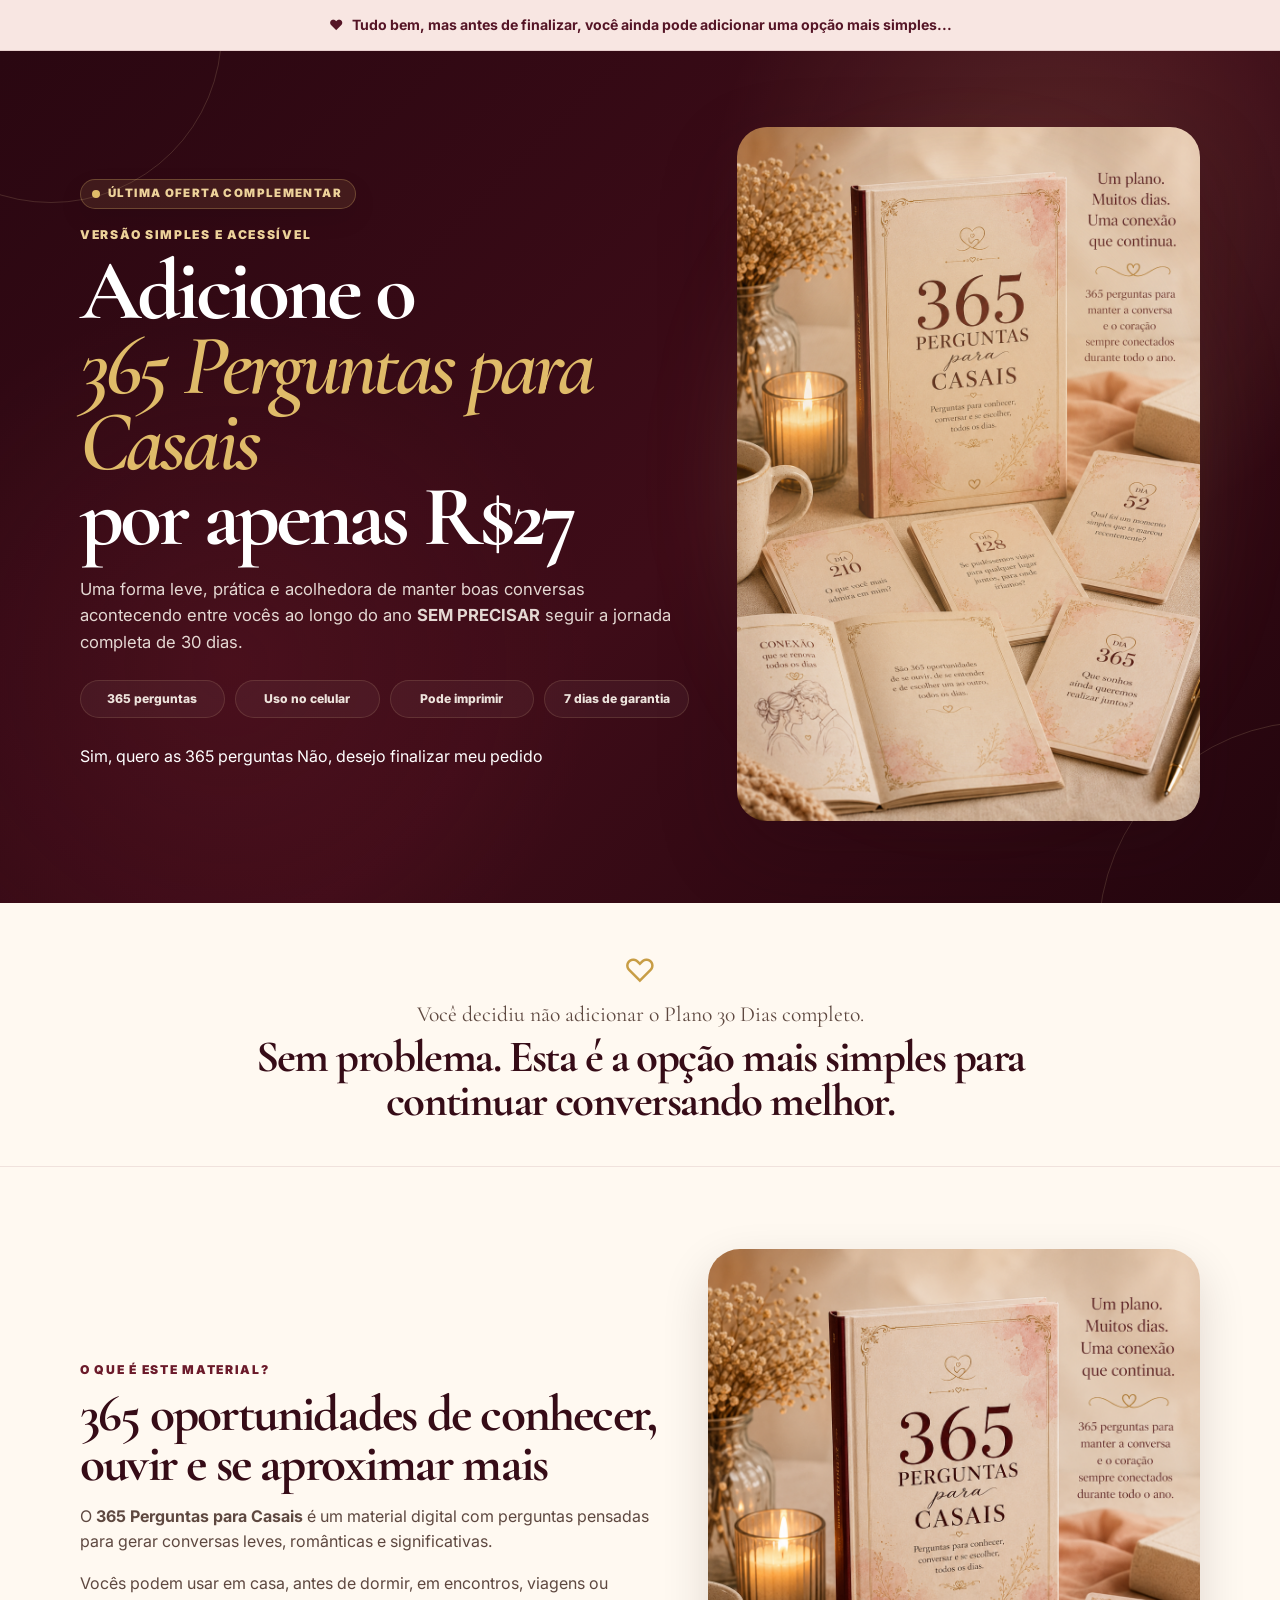
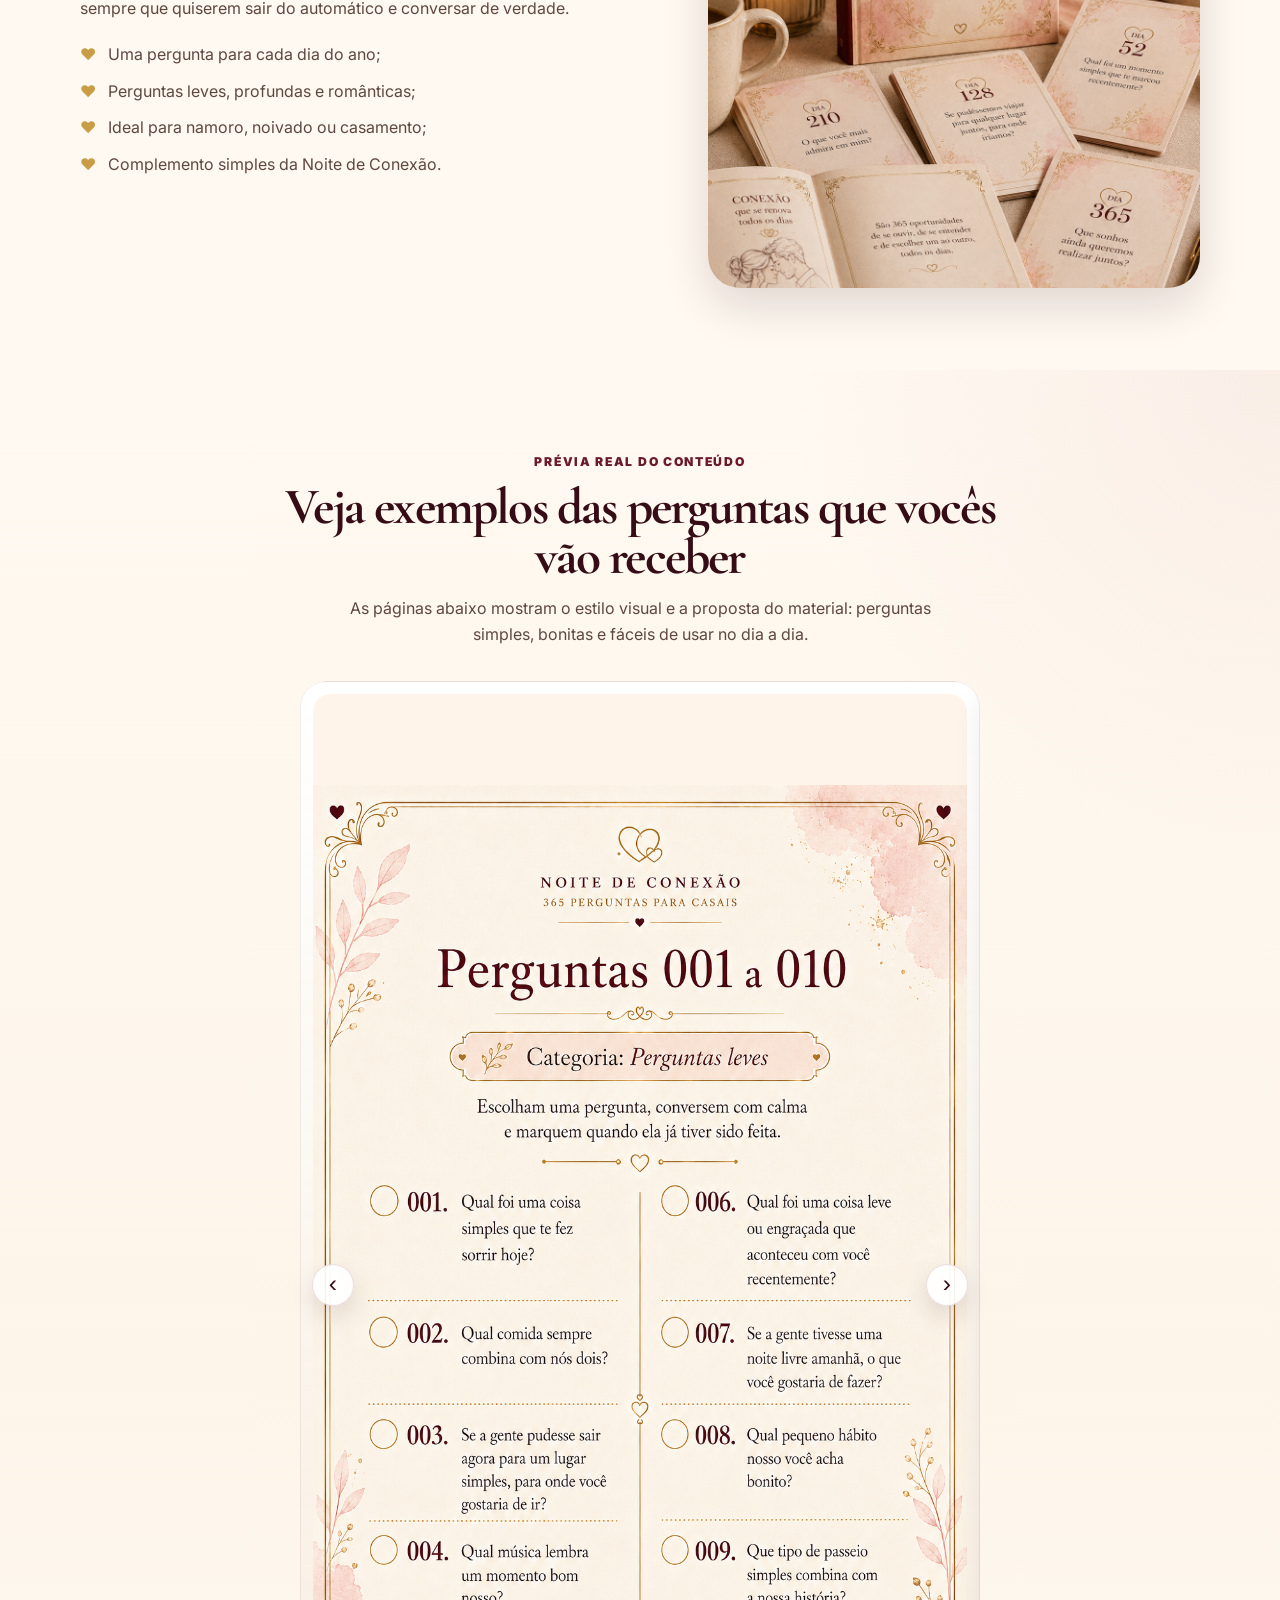
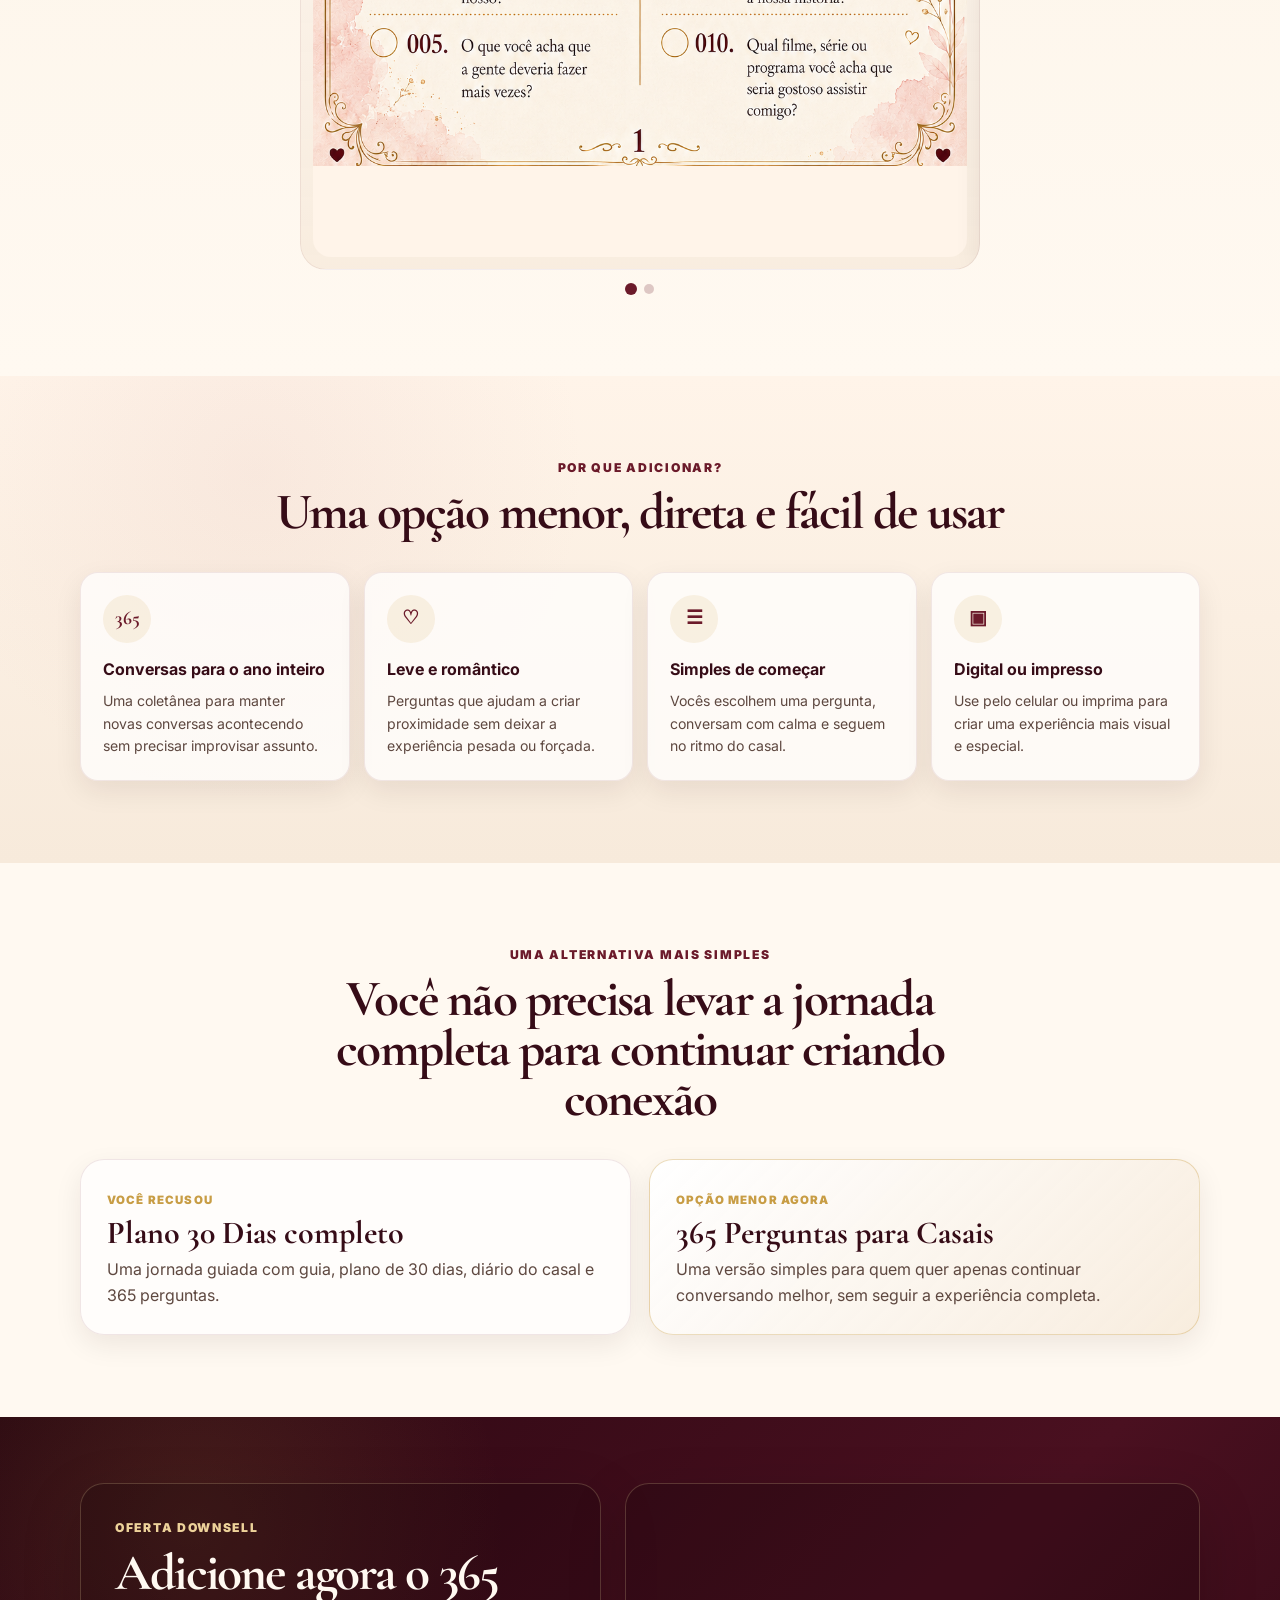
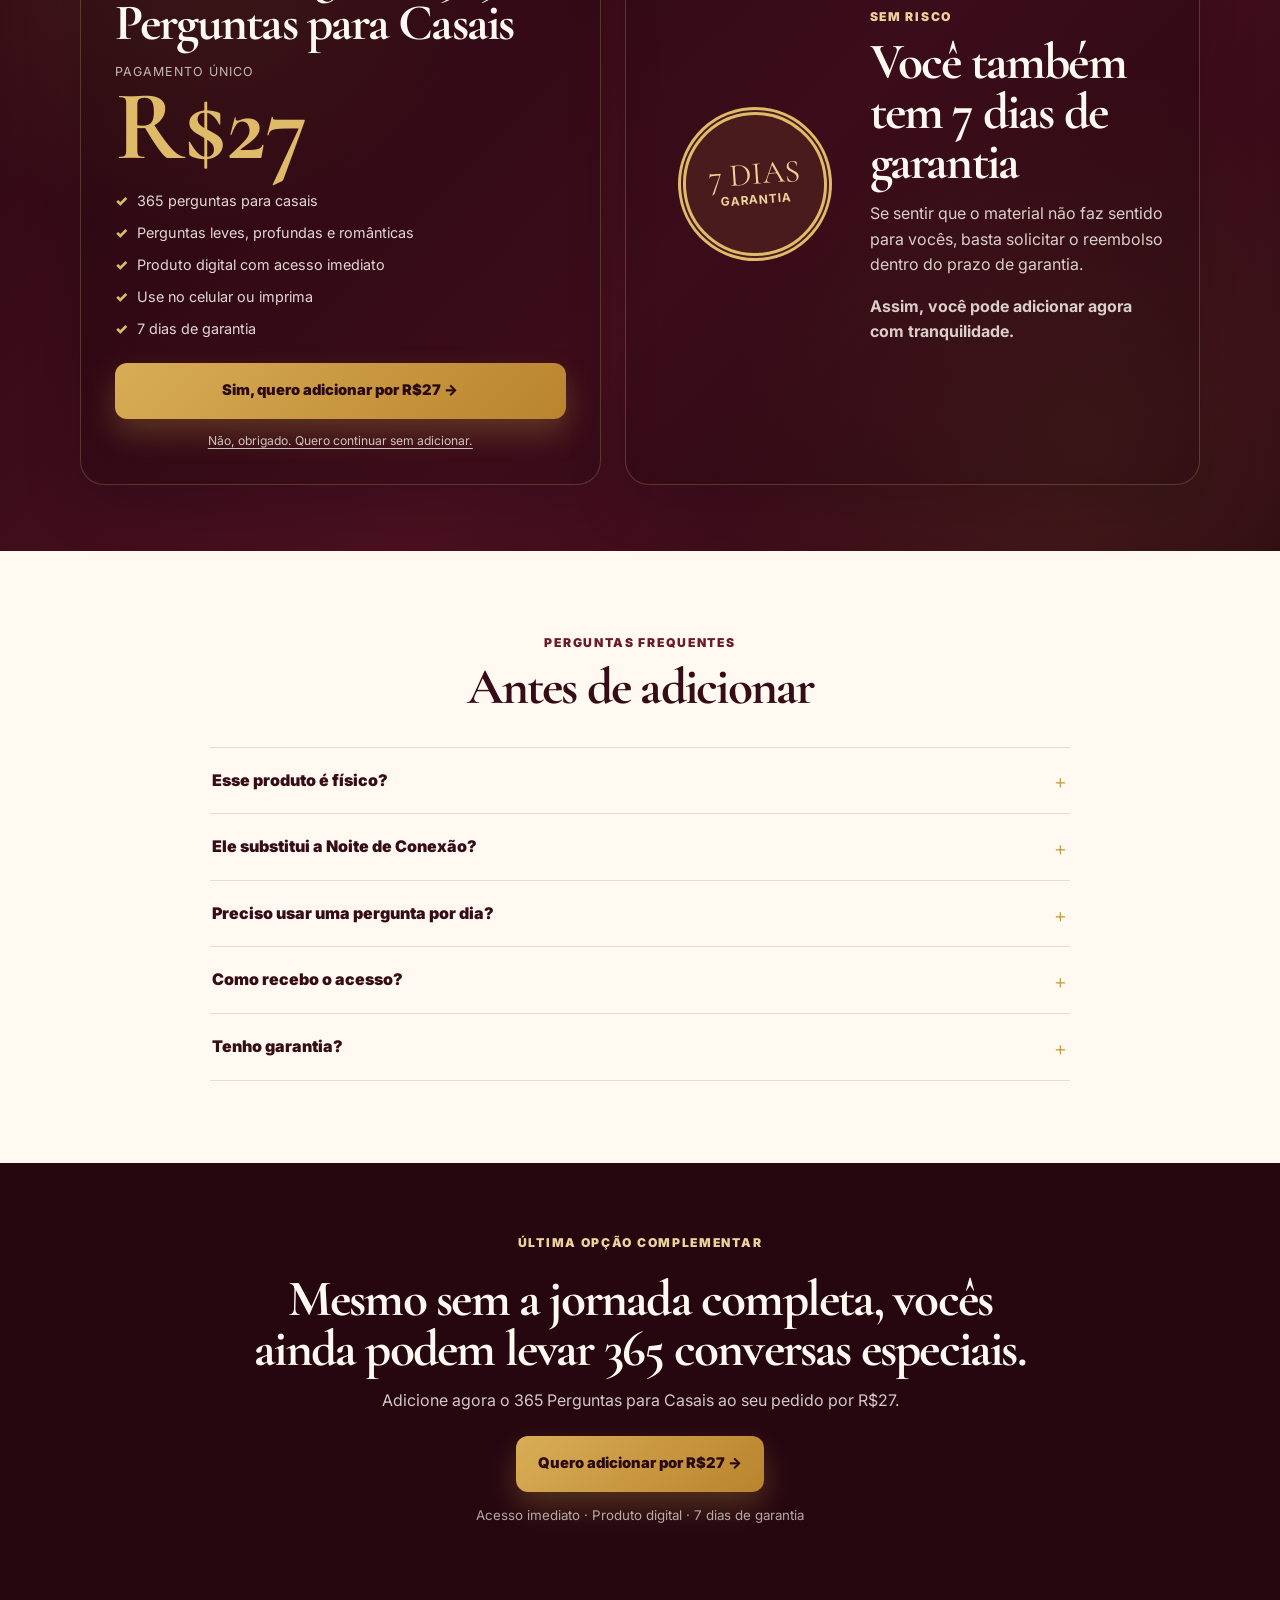
==== commit 8af25cf5: "Update index.html" ====
--- a/Downsell/index.html
+++ b/Downsell/index.html
@@ -37,10 +37,49 @@
             <span>7 dias de garantia</span>
           </div>
 
-          <div class="hero-actions">
-            <a class="button button-gold" href="https://SEU-LINK-DE-DOWNSELL-AQUI.com">Sim, quero adicionar por R$27 →</a>
-            <a class="decline-link" href="https://SEU-LINK-DE-CONTINUAR-AQUI.com">Não, obrigado. Quero continuar sem adicionar.</a>
-          </div>
+          <div>
+ <meta charset="UTF-8">
+   <cakto-upsell-buttons>
+      <cakto-upsell-accept
+        bg-color="#0f7865"
+        text-color="#ffffff"
+        upsell-accept-url="members_area"
+        offer-id="rwxjakh"
+        app-base-url="https://app.cakto.com.br"
+        offer-type="downsell"
+        upsell-reject-url="https://noitedeconexao.com.br/Obrigado"   
+      >
+        Sim, quero as 365 perguntas
+      </cakto-upsell-accept>
+      <cakto-upsell-reject
+        upsell-reject-url="https://noitedeconexao.com.br/Obrigado"       
+      >
+        Não, desejo finalizar meu pedido
+      </cakto-upsell-reject>
+    </cakto-upsell-buttons>  
+    
+
+     <!-- Descomente o código abaixo para estilzar o css dos botões -->
+      <!-- <style>
+          /* Botão de aceitar upsell */
+          cakto-upsell-accept::part(button) {
+              background-color: red;
+              color: white;
+              /* Ajuste do tamanho do botão 
+              Descomente o código abaixo para definir um tamanho customizado para o botão */
+              /* width: 100vw; */
+          }
+
+          /* Botão de rejeitar upsell */
+          cakto-upsell-reject::part(button) {
+              background-color: blue;
+              color: white;
+          }
+      </style> -->
+
+  <script type="text/javascript" src="https://caktoscripts.nyc3.cdn.digitaloceanspaces.com/upsell.js"></script>
+ </div>
+
         </div>
 
         <div class="hero-visual reveal">
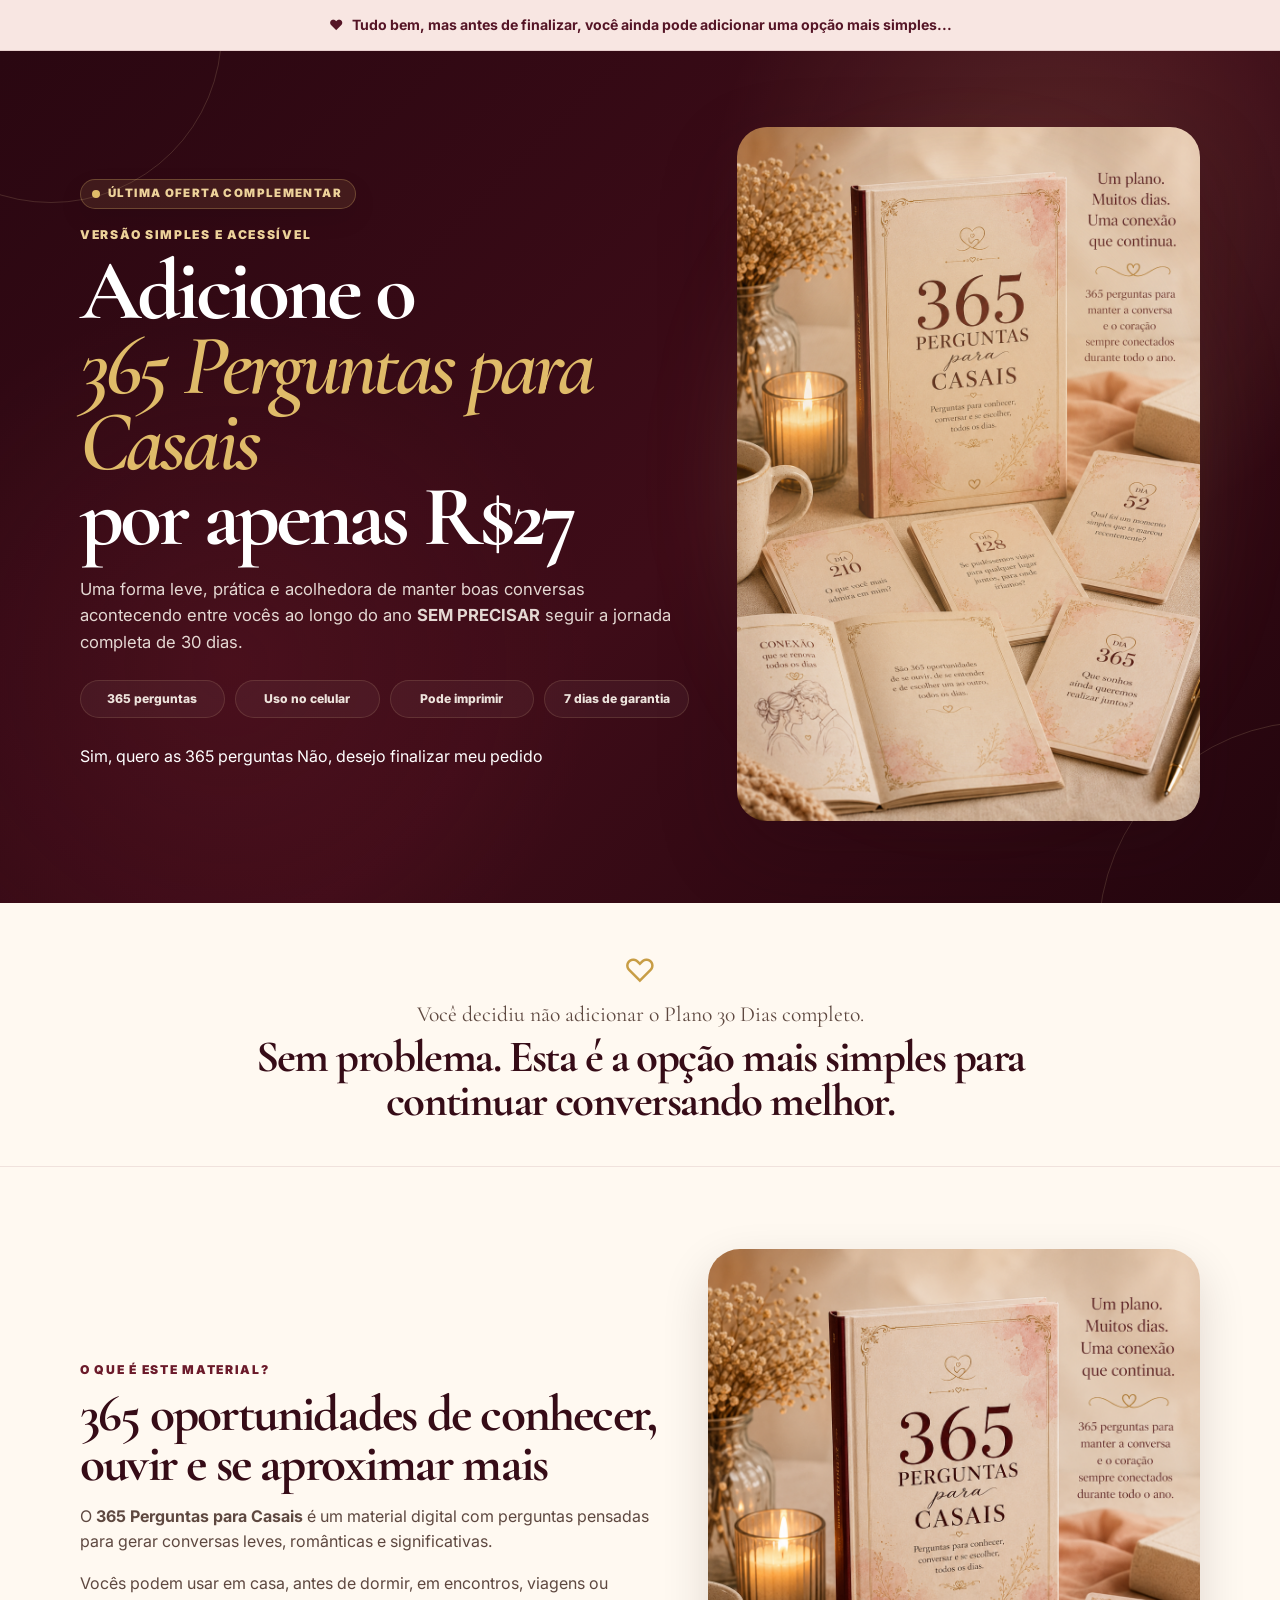
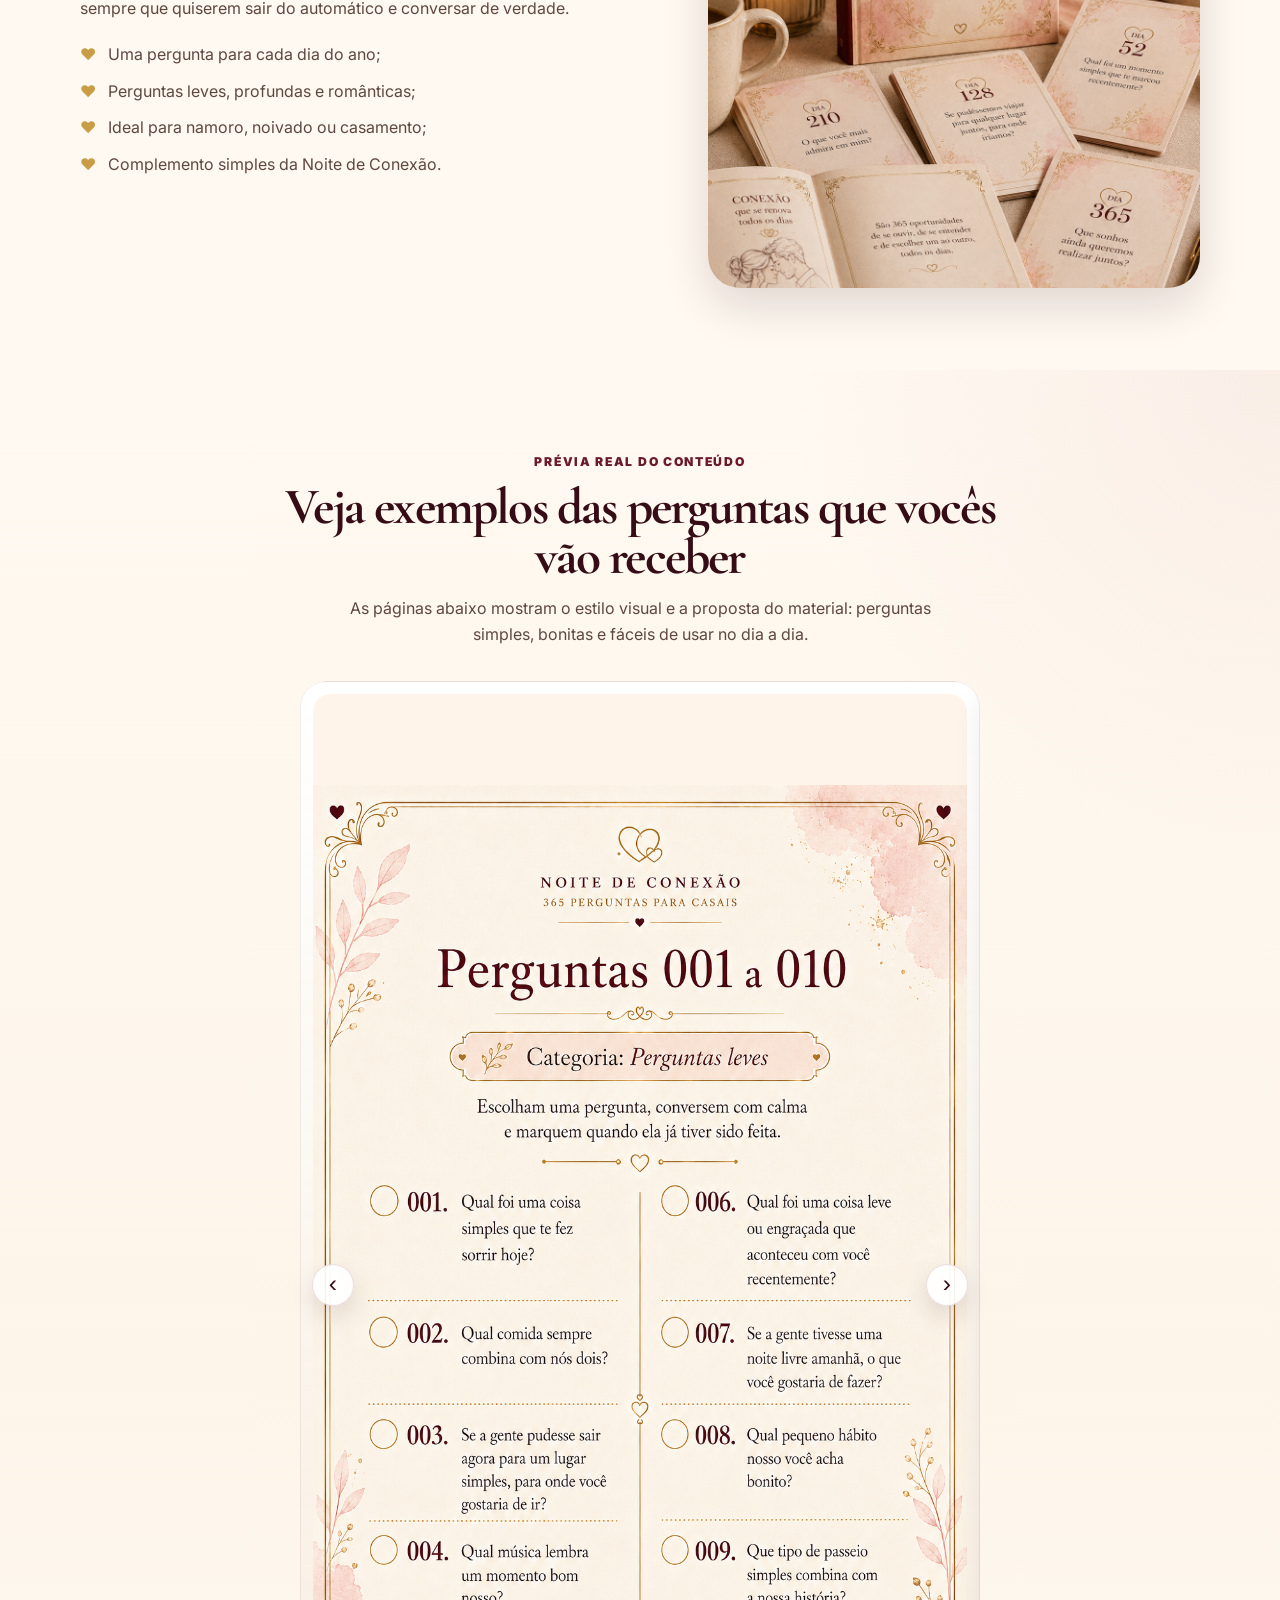
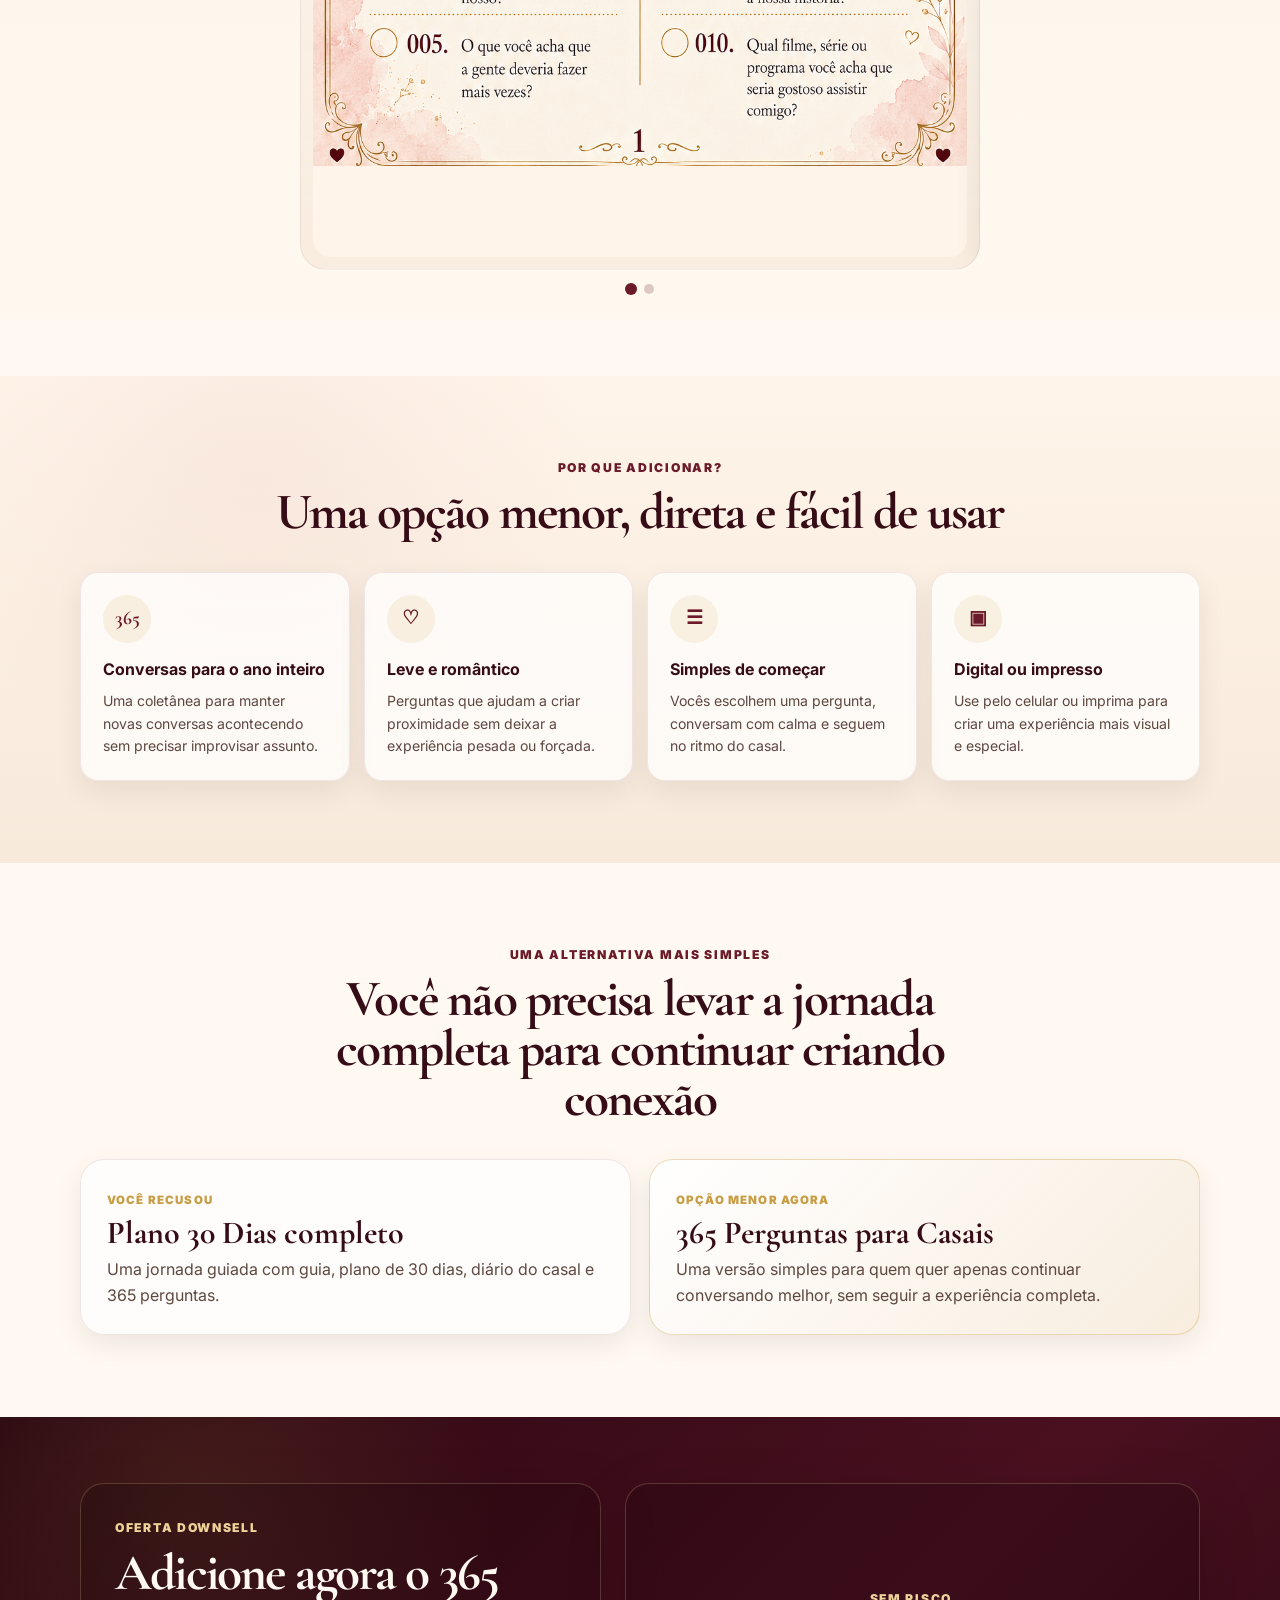
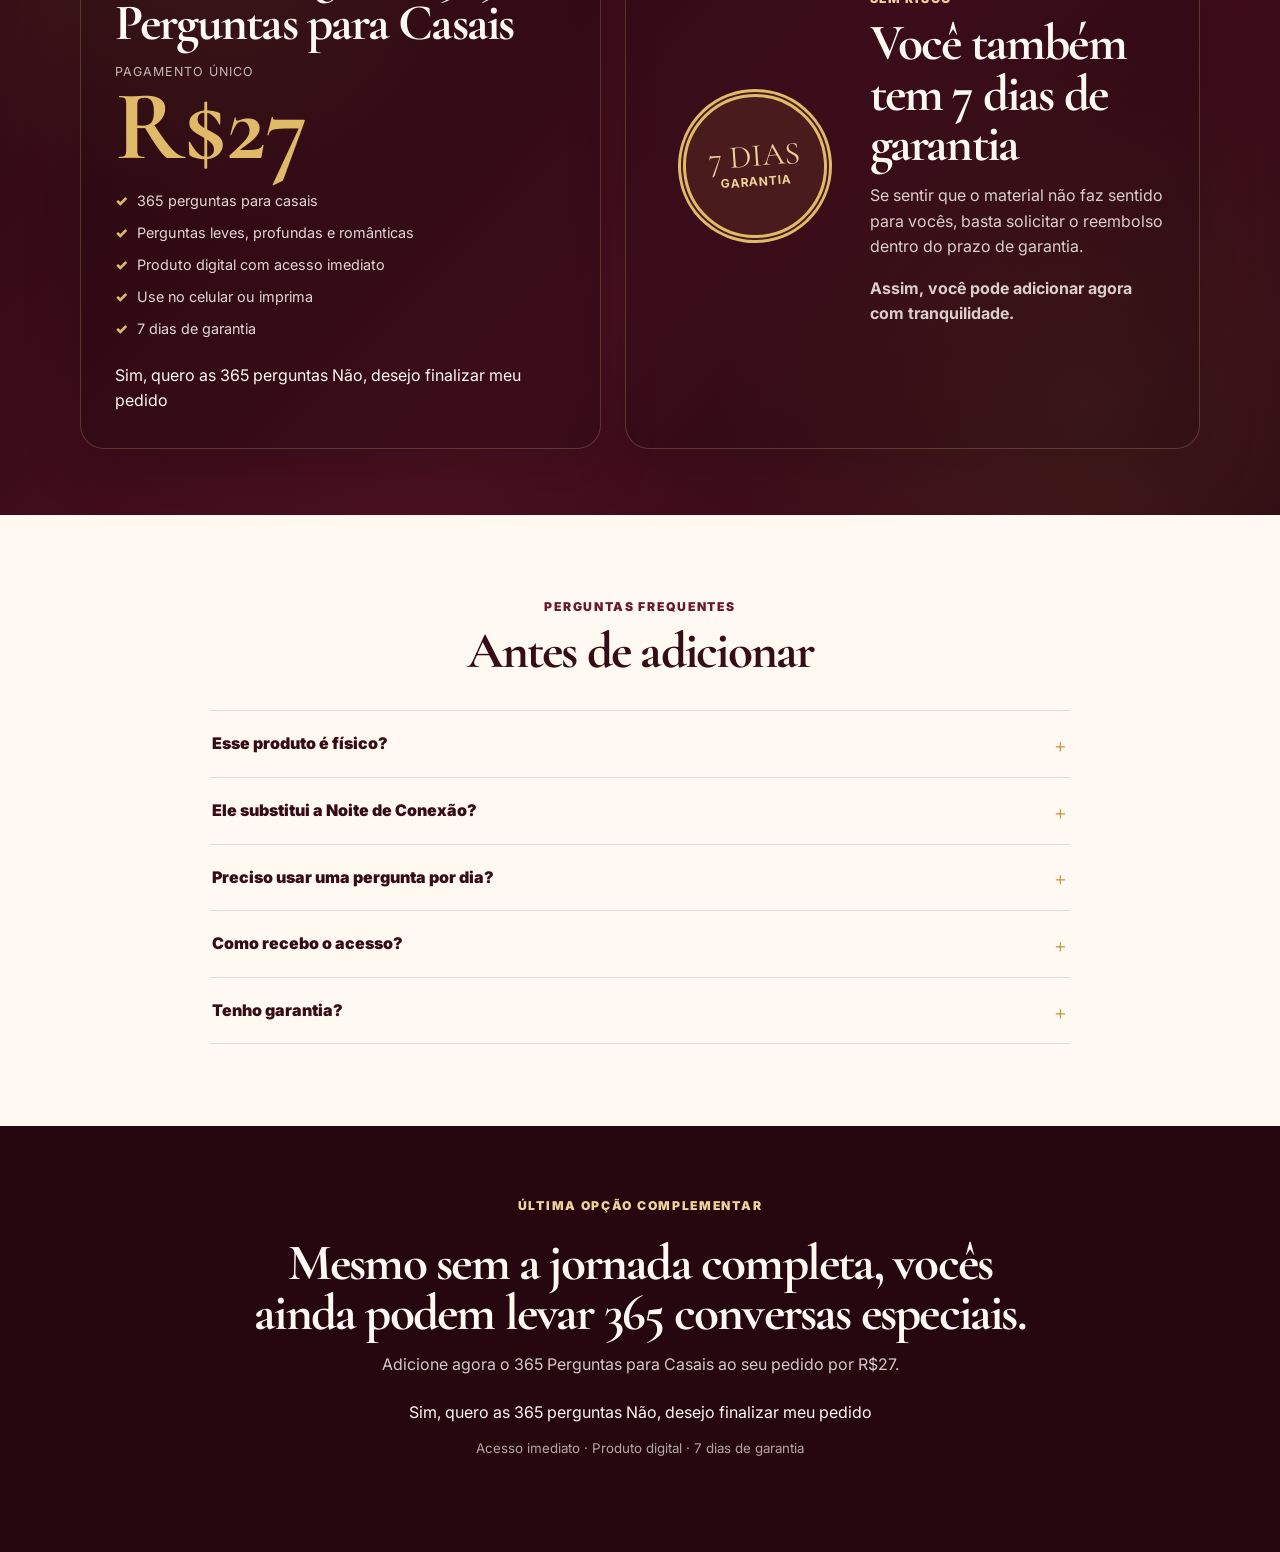
==== commit f41b1671: "Update index.html" ====
--- a/Downsell/index.html
+++ b/Downsell/index.html
@@ -37,9 +37,9 @@
             <span>7 dias de garantia</span>
           </div>
 
-          <div>
- <meta charset="UTF-8">
-   <cakto-upsell-buttons>
+          <div class="hero-actions">
+  <div class="cakto-cta-block">
+    <cakto-upsell-buttons>
       <cakto-upsell-accept
         bg-color="#0f7865"
         text-color="#ffffff"
@@ -47,38 +47,19 @@
         offer-id="rwxjakh"
         app-base-url="https://app.cakto.com.br"
         offer-type="downsell"
-        upsell-reject-url="https://noitedeconexao.com.br/Obrigado"   
+        upsell-reject-url="https://noitedeconexao.com.br/Obrigado"
       >
         Sim, quero as 365 perguntas
       </cakto-upsell-accept>
+
       <cakto-upsell-reject
-        upsell-reject-url="https://noitedeconexao.com.br/Obrigado"       
+        upsell-reject-url="https://noitedeconexao.com.br/Obrigado"
       >
         Não, desejo finalizar meu pedido
       </cakto-upsell-reject>
-    </cakto-upsell-buttons>  
-    
-
-     <!-- Descomente o código abaixo para estilzar o css dos botões -->
-      <!-- <style>
-          /* Botão de aceitar upsell */
-          cakto-upsell-accept::part(button) {
-              background-color: red;
-              color: white;
-              /* Ajuste do tamanho do botão 
-              Descomente o código abaixo para definir um tamanho customizado para o botão */
-              /* width: 100vw; */
-          }
-
-          /* Botão de rejeitar upsell */
-          cakto-upsell-reject::part(button) {
-              background-color: blue;
-              color: white;
-          }
-      </style> -->
-
-  <script type="text/javascript" src="https://caktoscripts.nyc3.cdn.digitaloceanspaces.com/upsell.js"></script>
- </div>
+    </cakto-upsell-buttons>
+  </div>
+</div>
 
         </div>
 
@@ -197,8 +178,27 @@
             <li>Use no celular ou imprima</li>
             <li>7 dias de garantia</li>
           </ul>
-          <a class="button button-gold full" href="https://SEU-LINK-DE-DOWNSELL-AQUI.com">Sim, quero adicionar por R$27 →</a>
-          <a class="decline-link light-link" href="https://SEU-LINK-DE-CONTINUAR-AQUI.com">Não, obrigado. Quero continuar sem adicionar.</a>
+          <div class="cakto-cta-block">
+  <cakto-upsell-buttons>
+    <cakto-upsell-accept
+      bg-color="#0f7865"
+      text-color="#ffffff"
+      upsell-accept-url="members_area"
+      offer-id="rwxjakh"
+      app-base-url="https://app.cakto.com.br"
+      offer-type="downsell"
+      upsell-reject-url="https://noitedeconexao.com.br/Obrigado"
+    >
+      Sim, quero as 365 perguntas
+    </cakto-upsell-accept>
+
+    <cakto-upsell-reject
+      upsell-reject-url="https://noitedeconexao.com.br/Obrigado"
+    >
+      Não, desejo finalizar meu pedido
+    </cakto-upsell-reject>
+  </cakto-upsell-buttons>
+</div>
         </article>
 
         <article class="guarantee-card reveal">
@@ -235,17 +235,58 @@
         <p class="eyebrow light">Última opção complementar</p>
         <h2>Mesmo sem a jornada completa, vocês ainda podem levar 365 conversas especiais.</h2>
         <p>Adicione agora o 365 Perguntas para Casais ao seu pedido por R$27.</p>
-        <a class="button button-gold" href="https://SEU-LINK-DE-DOWNSELL-AQUI.com">Quero adicionar por R$27 →</a>
+        <div class="cakto-cta-block">
+  <cakto-upsell-buttons>
+    <cakto-upsell-accept
+      bg-color="#0f7865"
+      text-color="#ffffff"
+      upsell-accept-url="members_area"
+      offer-id="rwxjakh"
+      app-base-url="https://app.cakto.com.br"
+      offer-type="downsell"
+      upsell-reject-url="https://noitedeconexao.com.br/Obrigado"
+    >
+      Sim, quero as 365 perguntas
+    </cakto-upsell-accept>
+
+    <cakto-upsell-reject
+      upsell-reject-url="https://noitedeconexao.com.br/Obrigado"
+    >
+      Não, desejo finalizar meu pedido
+    </cakto-upsell-reject>
+  </cakto-upsell-buttons>
+</div>
         <small>Acesso imediato · Produto digital · 7 dias de garantia</small>
       </div>
     </section>
   </main>
 
   <div class="mobile-sticky" id="mobileSticky">
-    <div><small>Adicionar ao pedido</small><strong>R$27</strong></div>
-    <a href="https://SEU-LINK-DE-DOWNSELL-AQUI.com">Adicionar →</a>
+  <div>
+    <small>Adicionar ao pedido</small>
+    <strong>R$27</strong>
   </div>
 
+  <cakto-upsell-accept
+    bg-color="#c89d45"
+    text-color="#260710"
+    upsell-accept-url="members_area"
+    offer-id="rwxjakh"
+    app-base-url="https://app.cakto.com.br"
+    offer-type="downsell"
+    upsell-reject-url="https://noitedeconexao.com.br/Obrigado"
+  >
+    Adicionar →
+  </cakto-upsell-accept>
+</div>
+
+<script type="text/javascript" src="https://caktoscripts.nyc3.cdn.digitaloceanspaces.com/upsell.js"></script>
+
+<script>
+  const revealElements = document.querySelectorAll('.reveal');
+  ...
+</script>
+  
   <script>
     const revealElements = document.querySelectorAll('.reveal');
     if ('IntersectionObserver' in window) {
